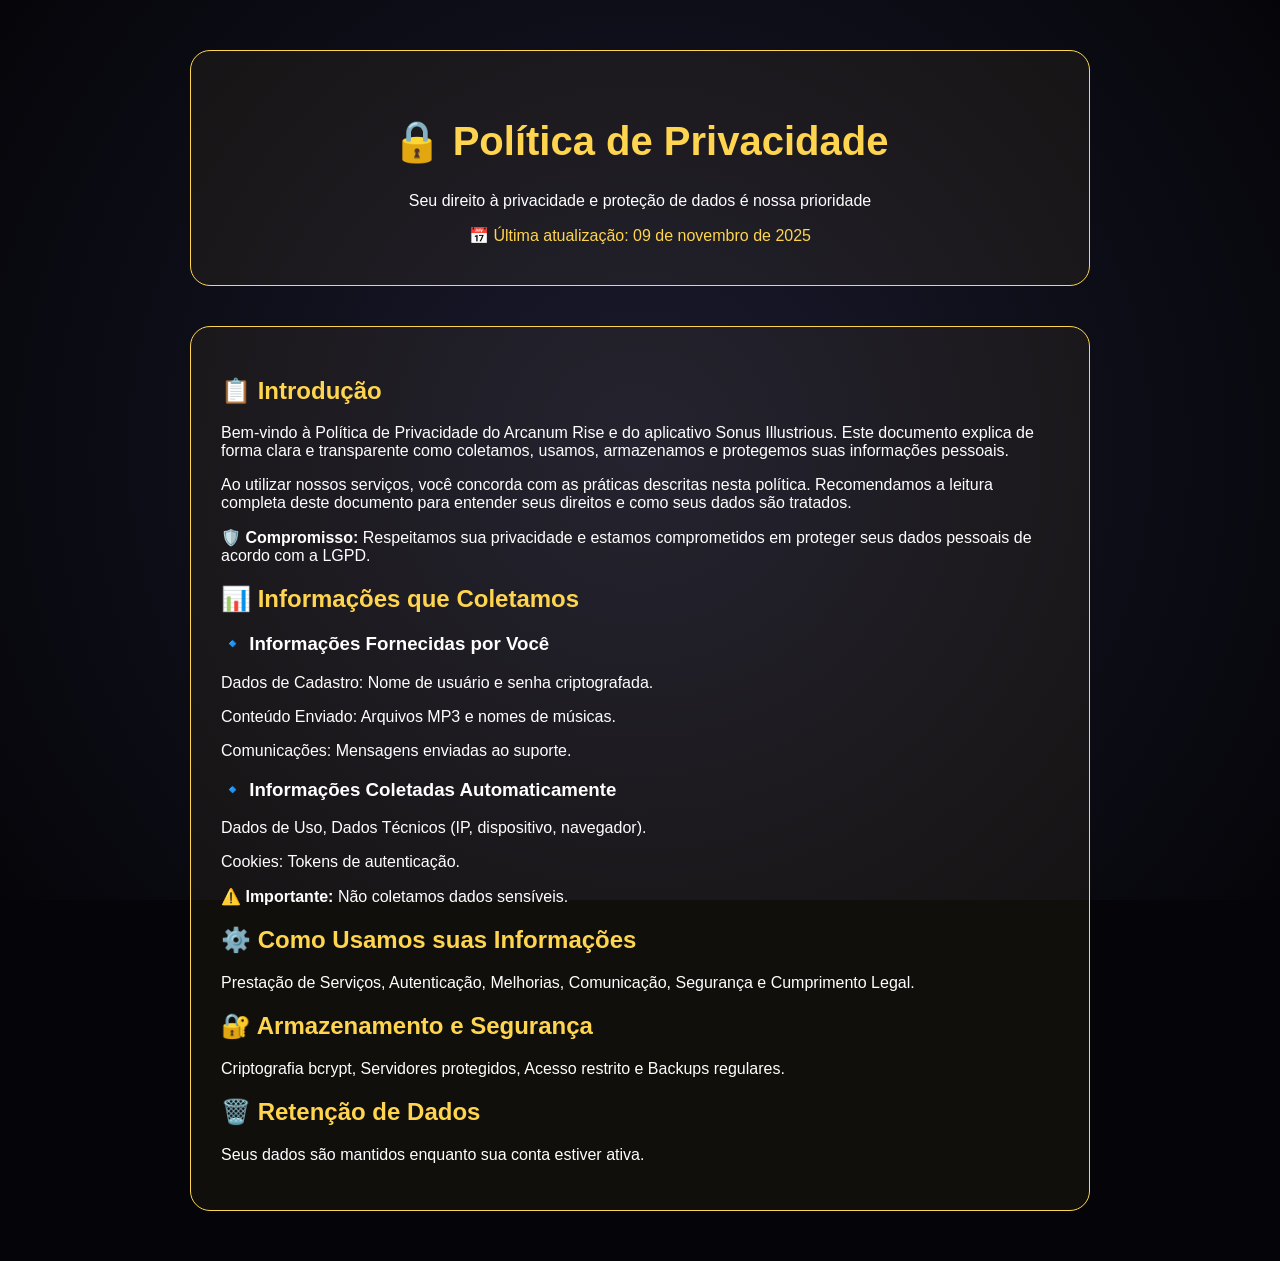
==== PoliticadePrivacidade.html @ 356f8ec4 "Add files via upload" ====
<!DOCTYPE html>
<html lang="pt-BR">
<head>
<meta charset="UTF-8">
<meta name="viewport" content="width=device-width, initial-scale=1.0">
<title>Política de Privacidade - Arcanum Rise</title>
<link rel="stylesheet" href="PoliticadePrivacidade.css">
</head>
<body>

<div class="background"></div>

<div class="container">

<div class="header-box">
<h1>🔒 Política de Privacidade</h1>
<p>Seu direito à privacidade e proteção de dados é nossa prioridade</p>
<div class="update">📅 Última atualização: 09 de novembro de 2025</div>
</div>

<div class="content-box">

<h2>📋 Introdução</h2>
<p>
Bem-vindo à Política de Privacidade do Arcanum Rise e do aplicativo Sonus Illustrious.
Este documento explica de forma clara e transparente como coletamos, usamos, armazenamos e protegemos suas informações pessoais.
</p>

<p>
Ao utilizar nossos serviços, você concorda com as práticas descritas nesta política.
Recomendamos a leitura completa deste documento para entender seus direitos e como seus dados são tratados.
</p>

<p><strong>🛡️ Compromisso:</strong> Respeitamos sua privacidade e estamos comprometidos em proteger seus dados pessoais de acordo com a LGPD.</p>

<h2>📊 Informações que Coletamos</h2>

<h3>🔹 Informações Fornecidas por Você</h3>
<p>Dados de Cadastro: Nome de usuário e senha criptografada.</p>
<p>Conteúdo Enviado: Arquivos MP3 e nomes de músicas.</p>
<p>Comunicações: Mensagens enviadas ao suporte.</p>

<h3>🔹 Informações Coletadas Automaticamente</h3>
<p>Dados de Uso, Dados Técnicos (IP, dispositivo, navegador).</p>
<p>Cookies: Tokens de autenticação.</p>

<p><strong>⚠️ Importante:</strong> Não coletamos dados sensíveis.</p>

<h2>⚙️ Como Usamos suas Informações</h2>
<p>Prestação de Serviços, Autenticação, Melhorias, Comunicação, Segurança e Cumprimento Legal.</p>

<h2>🔐 Armazenamento e Segurança</h2>
<p>Criptografia bcrypt, Servidores protegidos, Acesso restrito e Backups regulares.</p>

<h2>🗑️ Retenção de Dados</h2>
<p>Seus dados são mantidos enquanto sua conta estiver ativa.</p>

</div>

</div>

<script src="PoliticadePrivacidade.js"></script>
</body>
</html>
---- PoliticadePrivacidade.css ----
body {
  margin: 0;
  font-family: Arial, sans-serif;
  background: #050509;
  color: white;
}

.background {
  position: fixed;
  width: 100%;
  height: 100%;
  background: radial-gradient(circle, #1a1a2e, #050509);
  z-index: -1;
}

.container {
  max-width: 900px;
  margin: auto;
  padding: 50px 20px;
}

.header-box {
  text-align: center;
  padding: 40px;
  border: 1px solid #ffd54f;
  border-radius: 20px;
  background: rgba(255,213,79,0.05);
  animation: fadeIn 1.5s ease;
}

.header-box h1 {
  color: #ffd54f;
  font-size: 2.5rem;
}

.update {
  margin-top: 15px;
  color: #ffd54f;
}

.content-box {
  margin-top: 40px;
  padding: 30px;
  border: 1px solid #ffd54f;
  border-radius: 20px;
  background: rgba(255,213,79,0.05);
  animation: slideUp 1.5s ease;
}

h2 {
  color: #ffd54f;
}

@keyframes fadeIn {
  from { opacity: 0; }
  to { opacity: 1; }
}

@keyframes slideUp {
  from { transform: translateY(30px); opacity: 0; }
  to { transform: translateY(0); opacity: 1; }
}
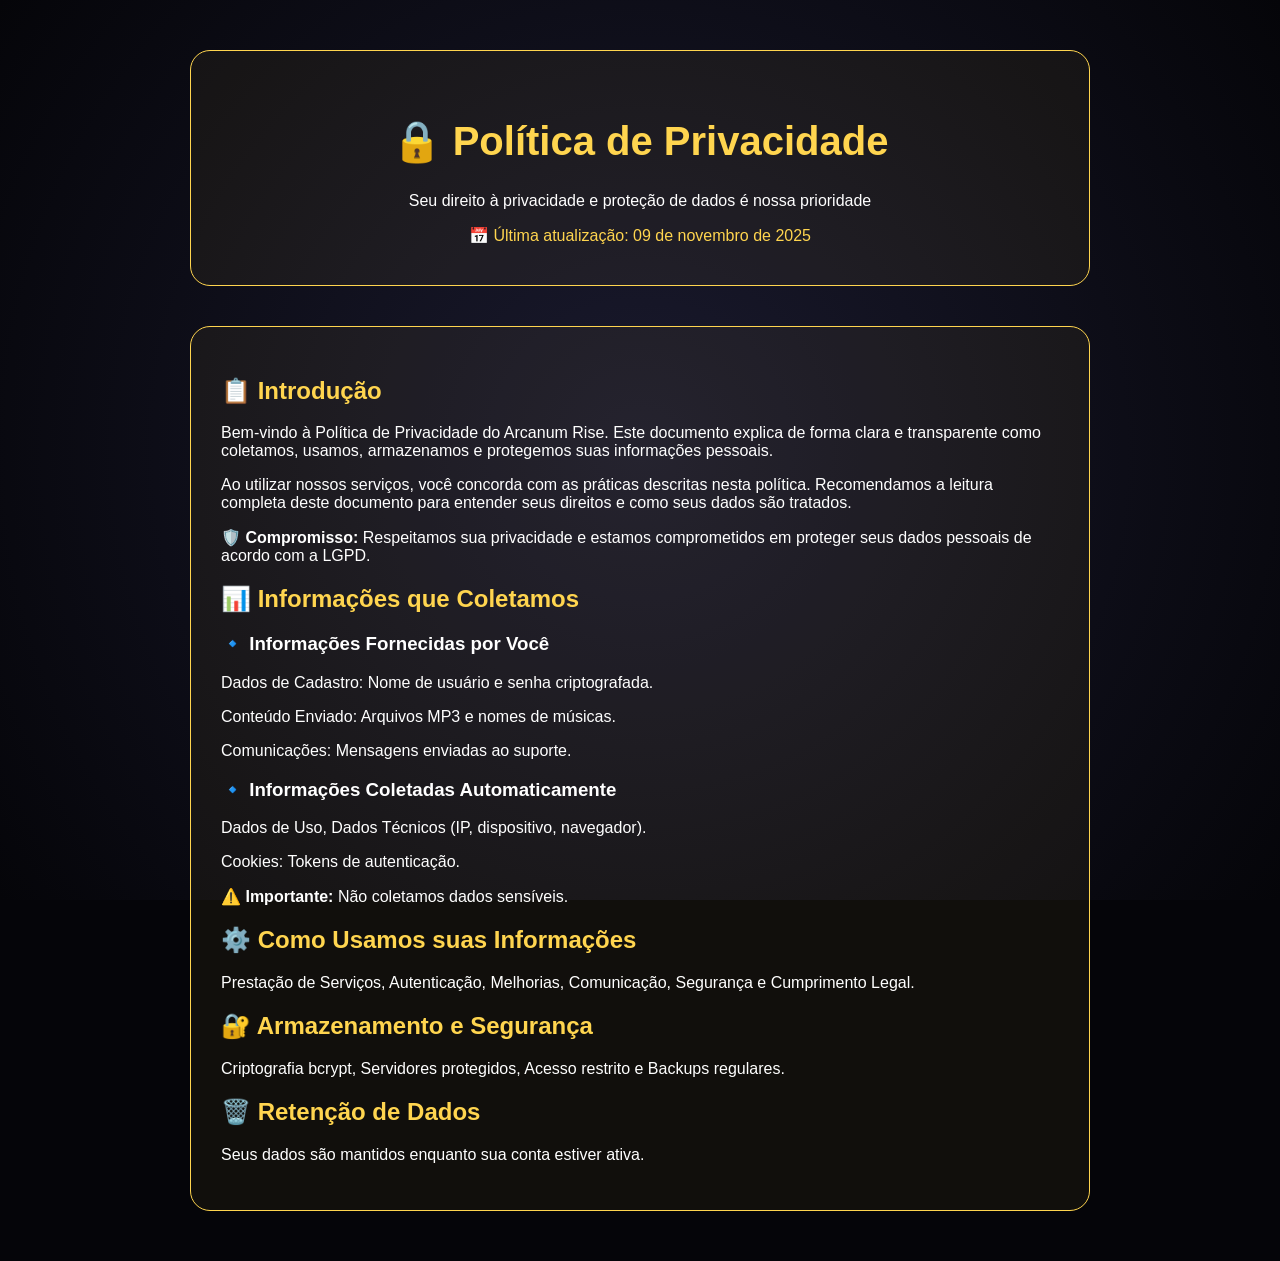
==== commit d6a3698a: "Atualizando Site" ====
--- a/PoliticadePrivacidade.html
+++ b/PoliticadePrivacidade.html
@@ -22,7 +22,7 @@
 
 <h2>📋 Introdução</h2>
 <p>
-Bem-vindo à Política de Privacidade do Arcanum Rise e do aplicativo Sonus Illustrious.
+Bem-vindo à Política de Privacidade do Arcanum Rise.
 Este documento explica de forma clara e transparente como coletamos, usamos, armazenamos e protegemos suas informações pessoais.
 </p>
 
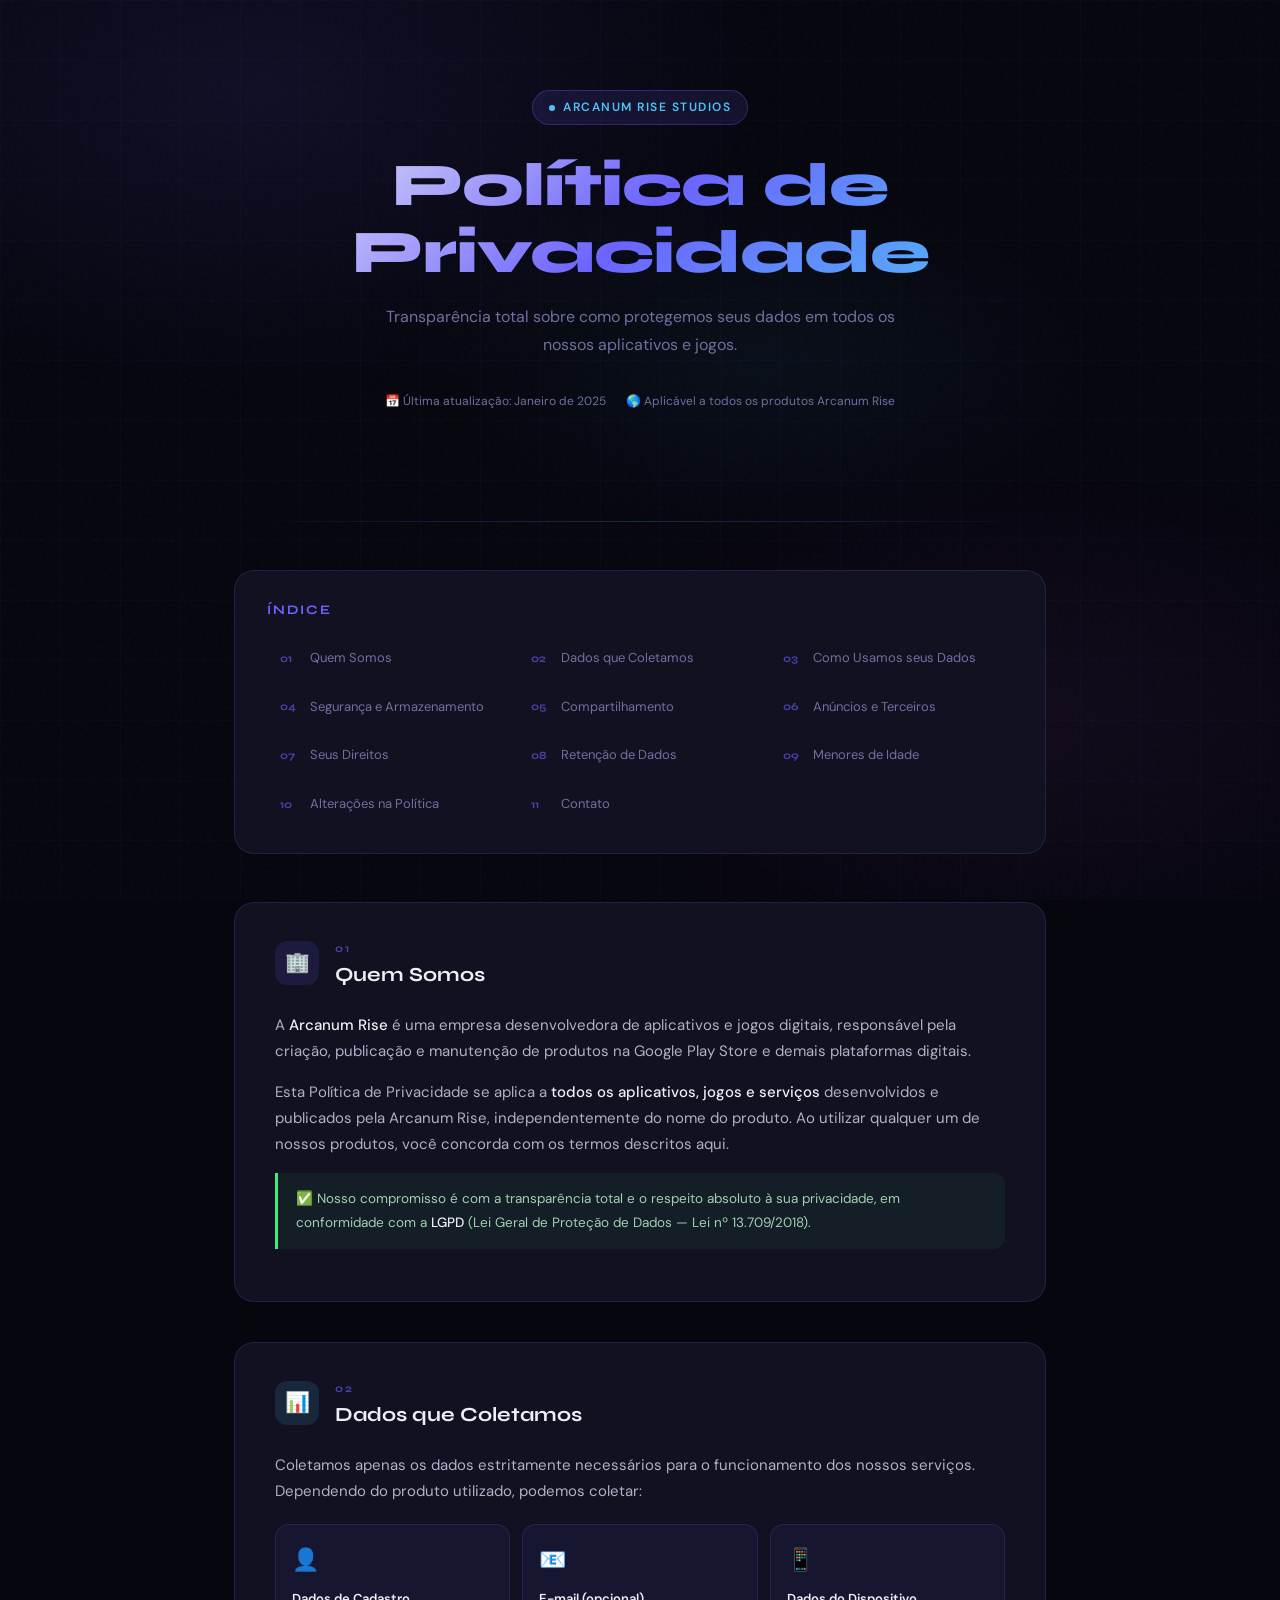
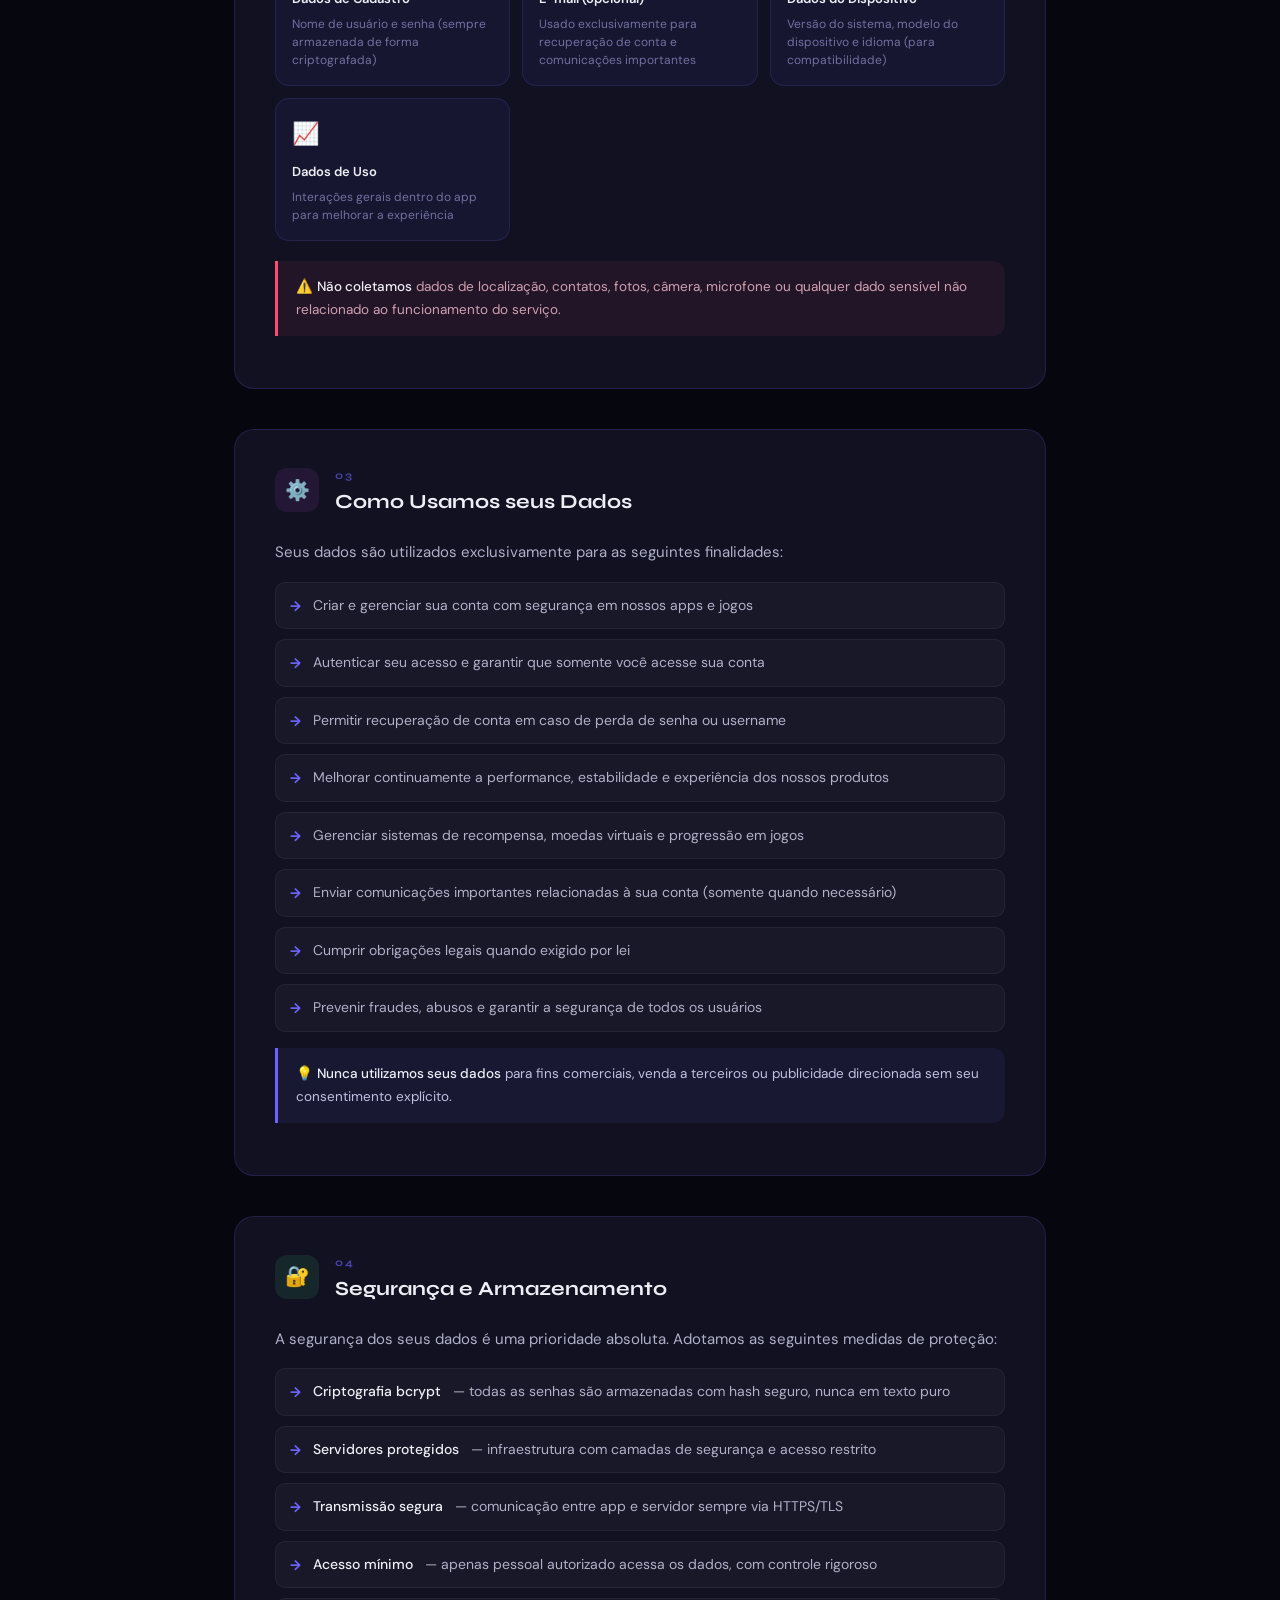
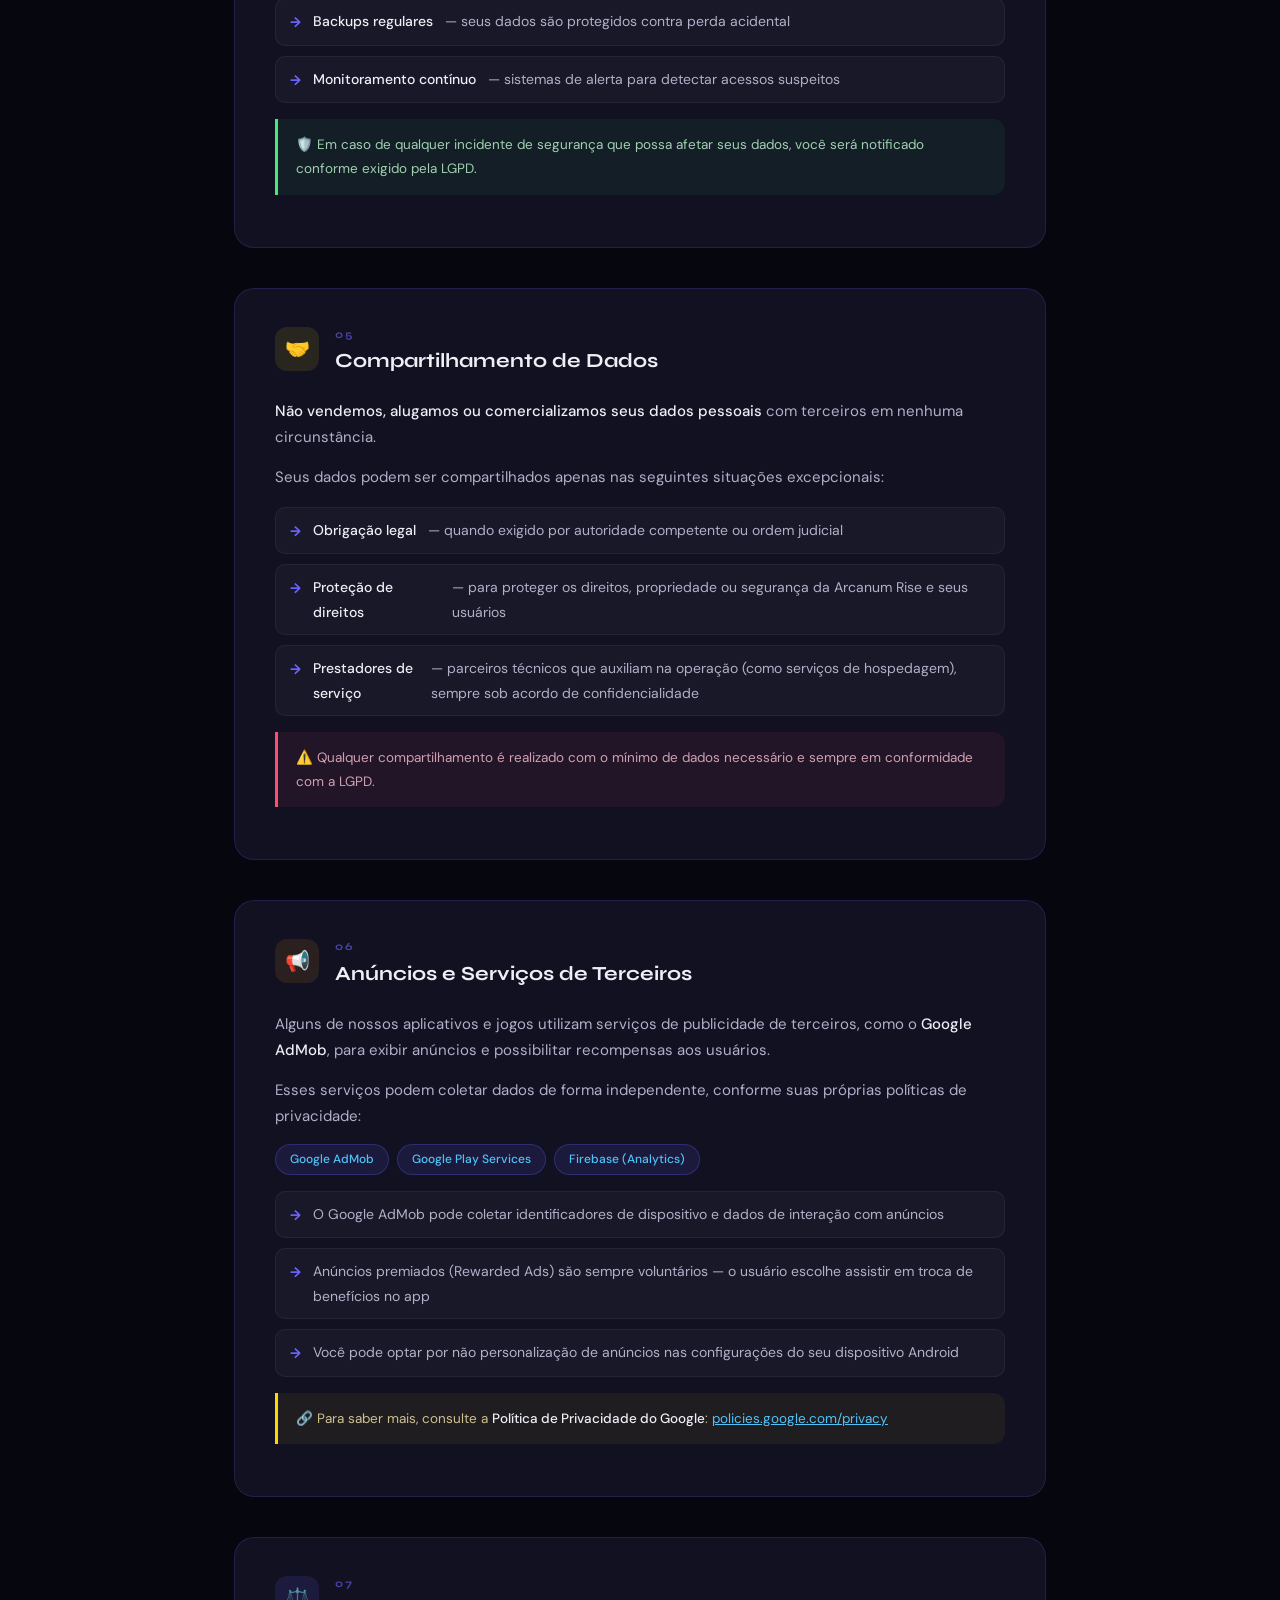
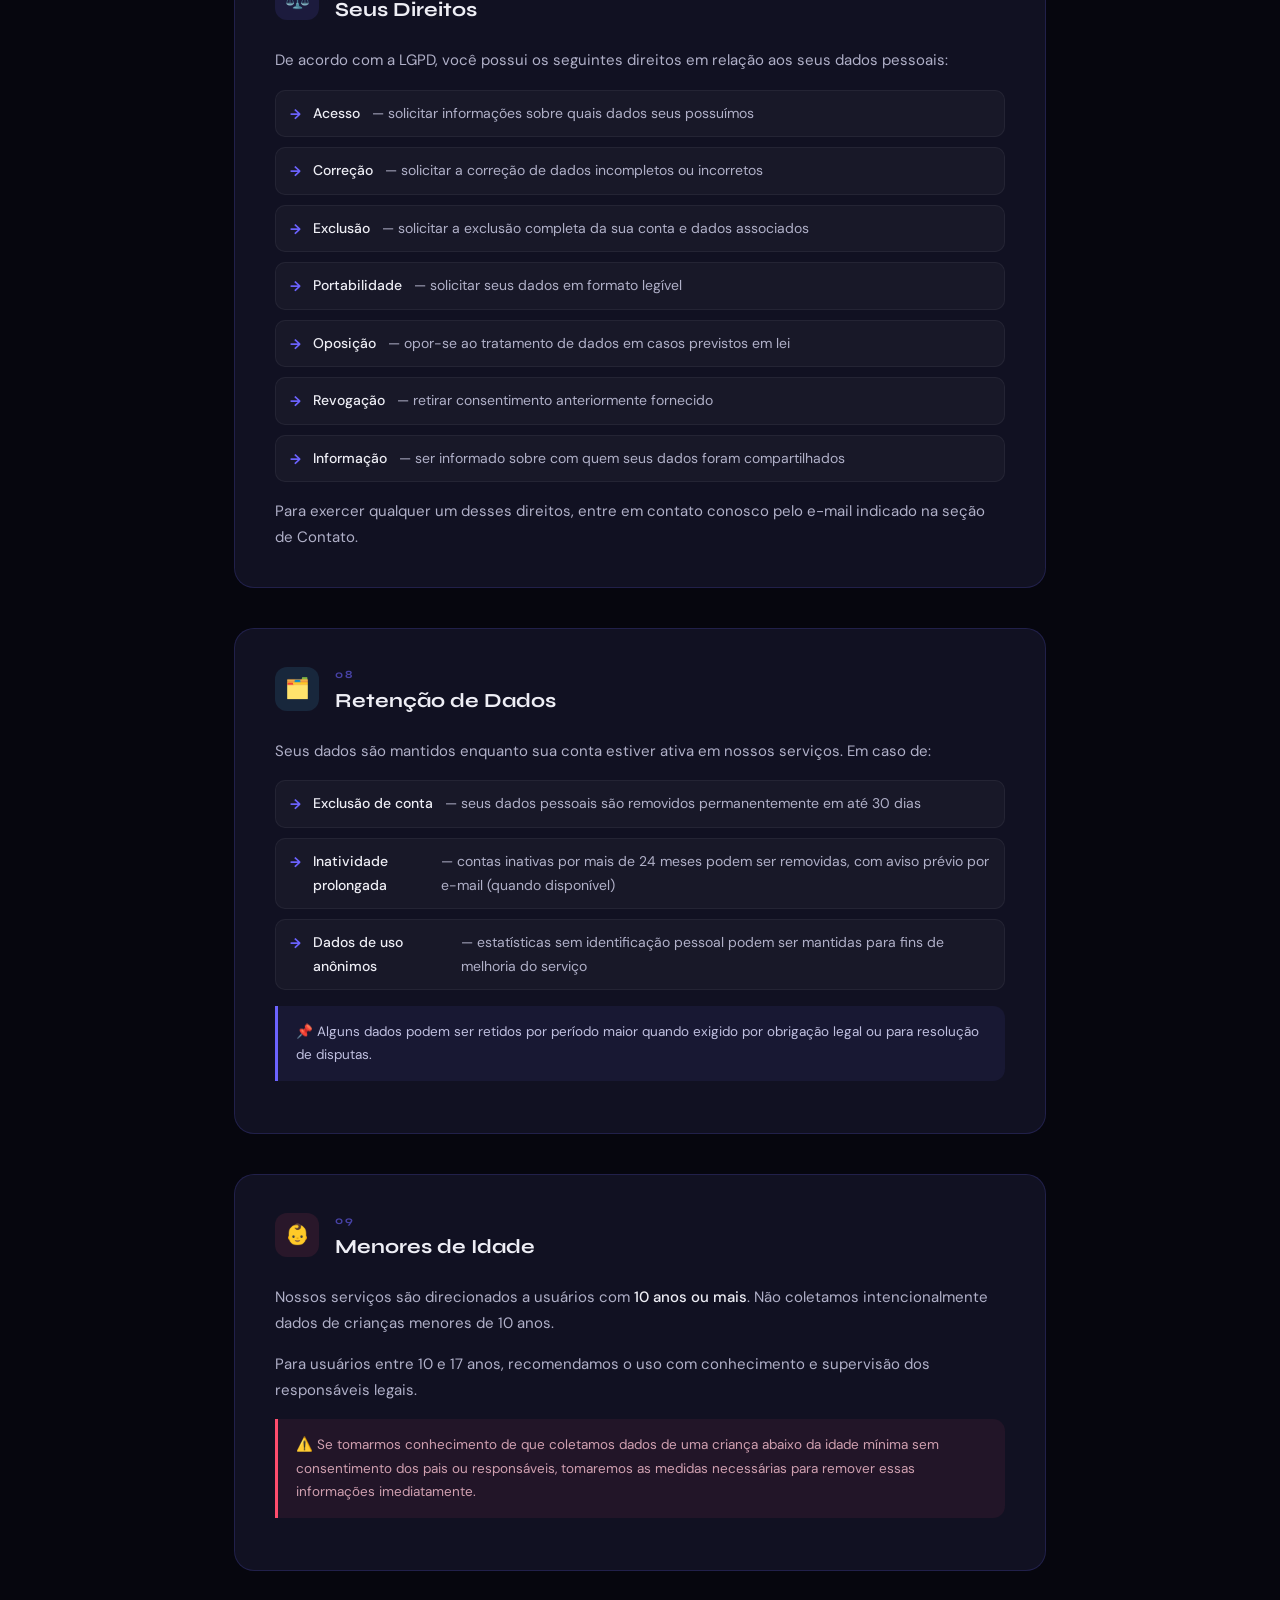
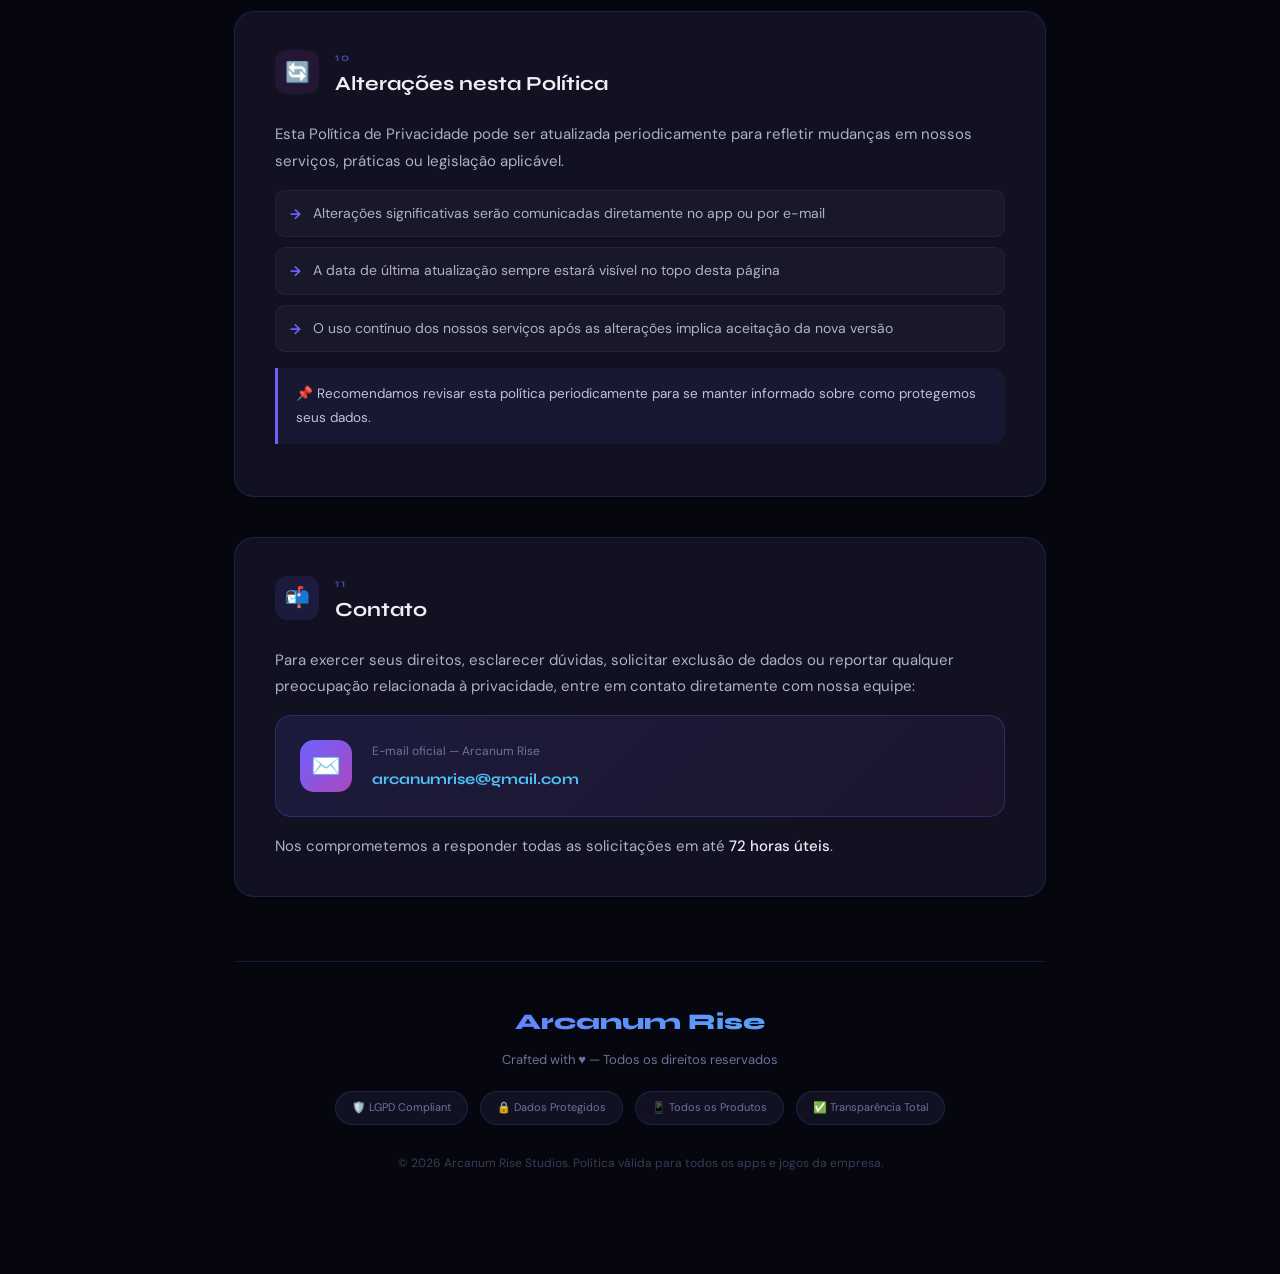
==== commit ebfaa922: "Atualizando Site" ====
--- a/PoliticadePrivacidade.html
+++ b/PoliticadePrivacidade.html
@@ -3,62 +3,894 @@
 <head>
 <meta charset="UTF-8">
 <meta name="viewport" content="width=device-width, initial-scale=1.0">
-<title>Política de Privacidade - Arcanum Rise</title>
-<link rel="stylesheet" href="PoliticadePrivacidade.css">
+<title>Política de Privacidade — Arcanum Rise</title>
+<link rel="icon" type="image/svg+xml" href="favicon.svg" />
+<link href="https://fonts.googleapis.com/css2?family=Syne:wght@400;600;700;800&family=DM+Sans:ital,wght@0,300;0,400;0,500;1,300&display=swap" rel="stylesheet">
+<style>
+  :root {
+    --bg: #06060e;
+    --surface: #0d0d1a;
+    --card: #111122;
+    --border: rgba(108, 99, 255, 0.18);
+    --accent1: #6C63FF;
+    --accent2: #4FC3F7;
+    --accent3: #AB47BC;
+    --gold: #FFD700;
+    --text: #EEEEF5;
+    --muted: #7070A0;
+    --danger: #FF4D6D;
+  }
+
+  * { margin: 0; padding: 0; box-sizing: border-box; }
+
+  html { scroll-behavior: smooth; }
+
+  body {
+    background: var(--bg);
+    color: var(--text);
+    font-family: 'DM Sans', sans-serif;
+    font-size: 15px;
+    line-height: 1.75;
+    overflow-x: hidden;
+  }
+
+  /* ── BACKGROUND ── */
+  .bg-layer {
+    position: fixed; inset: 0; z-index: 0; pointer-events: none;
+    background:
+      radial-gradient(ellipse 60% 50% at 20% 10%, rgba(108,99,255,0.10) 0%, transparent 70%),
+      radial-gradient(ellipse 50% 40% at 80% 80%, rgba(171,71,188,0.08) 0%, transparent 70%),
+      radial-gradient(ellipse 40% 30% at 60% 40%, rgba(79,195,247,0.05) 0%, transparent 70%);
+  }
+
+  .noise {
+    position: fixed; inset: 0; z-index: 0; pointer-events: none; opacity: 0.025;
+    background-image: url("data:image/svg+xml,%3Csvg viewBox='0 0 256 256' xmlns='http://www.w3.org/2000/svg'%3E%3Cfilter id='noise'%3E%3CfeTurbulence type='fractalNoise' baseFrequency='0.9' numOctaves='4' stitchTiles='stitch'/%3E%3C/filter%3E%3Crect width='100%25' height='100%25' filter='url(%23noise)'/%3E%3C/svg%3E");
+  }
+
+  /* ── GRID LINES ── */
+  .grid-lines {
+    position: fixed; inset: 0; z-index: 0; pointer-events: none;
+    background-image:
+      linear-gradient(rgba(108,99,255,0.04) 1px, transparent 1px),
+      linear-gradient(90deg, rgba(108,99,255,0.04) 1px, transparent 1px);
+    background-size: 60px 60px;
+  }
+
+  /* ── WRAPPER ── */
+  .wrapper {
+    position: relative; z-index: 1;
+    max-width: 860px;
+    margin: 0 auto;
+    padding: 0 24px 100px;
+  }
+
+  /* ── HERO ── */
+  .hero {
+    padding: 90px 0 60px;
+    text-align: center;
+    opacity: 0;
+    transform: translateY(30px);
+    animation: fadeUp 0.9s ease forwards 0.1s;
+  }
+
+  .hero-badge {
+    display: inline-flex;
+    align-items: center;
+    gap: 8px;
+    background: rgba(108,99,255,0.12);
+    border: 1px solid rgba(108,99,255,0.3);
+    border-radius: 100px;
+    padding: 6px 16px;
+    font-size: 12px;
+    font-weight: 600;
+    color: var(--accent2);
+    letter-spacing: 1.5px;
+    text-transform: uppercase;
+    margin-bottom: 28px;
+  }
+
+  .hero-badge::before {
+    content: '';
+    width: 6px; height: 6px;
+    border-radius: 50%;
+    background: var(--accent2);
+    animation: pulse 2s ease infinite;
+  }
+
+  .hero h1 {
+    font-family: 'Syne', sans-serif;
+    font-size: clamp(2.2rem, 6vw, 3.8rem);
+    font-weight: 800;
+    line-height: 1.1;
+    letter-spacing: -1px;
+    background: linear-gradient(135deg, var(--text) 0%, var(--accent1) 50%, var(--accent2) 100%);
+    -webkit-background-clip: text;
+    -webkit-text-fill-color: transparent;
+    background-clip: text;
+    margin-bottom: 16px;
+  }
+
+  .hero-sub {
+    font-size: 16px;
+    color: var(--muted);
+    max-width: 520px;
+    margin: 0 auto 28px;
+  }
+
+  .hero-meta {
+    display: inline-flex;
+    align-items: center;
+    gap: 20px;
+    flex-wrap: wrap;
+    justify-content: center;
+    font-size: 12px;
+    color: var(--muted);
+  }
+
+  .hero-meta span {
+    display: flex;
+    align-items: center;
+    gap: 6px;
+  }
+
+  .hero-meta span::before {
+    font-size: 14px;
+  }
+
+  /* ── DIVIDER ── */
+  .divider {
+    height: 1px;
+    background: linear-gradient(90deg, transparent, var(--border), rgba(79,195,247,0.2), var(--border), transparent);
+    margin: 48px 0;
+    opacity: 0;
+    animation: fadeIn 0.8s ease forwards 0.6s;
+  }
+
+  /* ── TOC ── */
+  .toc {
+    background: var(--card);
+    border: 1px solid var(--border);
+    border-radius: 20px;
+    padding: 28px 32px;
+    margin-bottom: 48px;
+    opacity: 0;
+    animation: fadeUp 0.8s ease forwards 0.4s;
+  }
+
+  .toc-title {
+    font-family: 'Syne', sans-serif;
+    font-size: 13px;
+    font-weight: 700;
+    letter-spacing: 2px;
+    text-transform: uppercase;
+    color: var(--accent1);
+    margin-bottom: 16px;
+  }
+
+  .toc-grid {
+    display: grid;
+    grid-template-columns: repeat(auto-fill, minmax(220px, 1fr));
+    gap: 8px;
+  }
+
+  .toc-item {
+    display: flex;
+    align-items: center;
+    gap: 10px;
+    padding: 8px 12px;
+    border-radius: 10px;
+    color: var(--muted);
+    font-size: 13px;
+    text-decoration: none;
+    transition: all 0.2s ease;
+    border: 1px solid transparent;
+  }
+
+  .toc-item:hover {
+    background: rgba(108,99,255,0.08);
+    border-color: rgba(108,99,255,0.2);
+    color: var(--text);
+  }
+
+  .toc-num {
+    font-family: 'Syne', sans-serif;
+    font-size: 11px;
+    font-weight: 700;
+    color: var(--accent1);
+    opacity: 0.6;
+    min-width: 20px;
+  }
+
+  /* ── SECTIONS ── */
+  .section {
+    margin-bottom: 40px;
+    opacity: 0;
+    transform: translateY(20px);
+    transition: opacity 0.6s ease, transform 0.6s ease;
+  }
+
+  .section.visible {
+    opacity: 1;
+    transform: translateY(0);
+  }
+
+  .section-inner {
+    background: var(--card);
+    border: 1px solid var(--border);
+    border-radius: 20px;
+    padding: 36px 40px;
+    position: relative;
+    overflow: hidden;
+  }
+
+  .section-inner::before {
+    content: '';
+    position: absolute;
+    top: 0; left: 0; right: 0;
+    height: 2px;
+    background: linear-gradient(90deg, var(--accent1), var(--accent2));
+    opacity: 0;
+    transition: opacity 0.3s ease;
+  }
+
+  .section-inner:hover::before { opacity: 1; }
+
+  .section-header {
+    display: flex;
+    align-items: flex-start;
+    gap: 16px;
+    margin-bottom: 24px;
+  }
+
+  .section-icon {
+    width: 44px; height: 44px;
+    border-radius: 12px;
+    display: flex;
+    align-items: center;
+    justify-content: center;
+    font-size: 20px;
+    flex-shrink: 0;
+    margin-top: 2px;
+  }
+
+  .section-title-wrap { flex: 1; }
+
+  .section-num {
+    font-family: 'Syne', sans-serif;
+    font-size: 11px;
+    font-weight: 700;
+    letter-spacing: 2px;
+    text-transform: uppercase;
+    color: var(--accent1);
+    opacity: 0.6;
+    margin-bottom: 4px;
+  }
+
+  .section-title {
+    font-family: 'Syne', sans-serif;
+    font-size: 1.25rem;
+    font-weight: 700;
+    color: var(--text);
+    line-height: 1.3;
+  }
+
+  .section-body { color: #b0b0c8; }
+  .section-body p { margin-bottom: 14px; }
+  .section-body p:last-child { margin-bottom: 0; }
+  .section-body strong { color: var(--text); font-weight: 500; }
+
+  /* ── INFO CARDS ── */
+  .info-cards {
+    display: grid;
+    grid-template-columns: repeat(auto-fill, minmax(200px, 1fr));
+    gap: 12px;
+    margin: 20px 0;
+  }
+
+  .info-card {
+    background: rgba(108,99,255,0.07);
+    border: 1px solid rgba(108,99,255,0.15);
+    border-radius: 14px;
+    padding: 16px;
+  }
+
+  .info-card-icon { font-size: 22px; margin-bottom: 8px; }
+  .info-card-title { font-size: 13px; font-weight: 600; color: var(--text); margin-bottom: 4px; }
+  .info-card-desc { font-size: 12px; color: var(--muted); line-height: 1.5; }
+
+  /* ── LIST ── */
+  .fancy-list {
+    list-style: none;
+    display: flex;
+    flex-direction: column;
+    gap: 10px;
+    margin: 16px 0;
+  }
+
+  .fancy-list li {
+    display: flex;
+    align-items: flex-start;
+    gap: 12px;
+    font-size: 14px;
+    color: #b0b0c8;
+    padding: 10px 14px;
+    background: rgba(255,255,255,0.03);
+    border-radius: 10px;
+    border: 1px solid rgba(255,255,255,0.05);
+  }
+
+  .fancy-list li::before {
+    content: '→';
+    color: var(--accent1);
+    font-weight: 700;
+    flex-shrink: 0;
+    margin-top: 1px;
+  }
+
+  /* ── HIGHLIGHT BOX ── */
+  .highlight {
+    background: rgba(108,99,255,0.08);
+    border-left: 3px solid var(--accent1);
+    border-radius: 0 12px 12px 0;
+    padding: 14px 18px;
+    margin: 16px 0;
+    font-size: 13.5px;
+    color: #c0c0e0;
+  }
+
+  .highlight.warning {
+    background: rgba(255,77,109,0.07);
+    border-color: var(--danger);
+    color: #d0a0b0;
+  }
+
+  .highlight.success {
+    background: rgba(67,233,123,0.06);
+    border-color: #43E97B;
+    color: #a0d0b0;
+  }
+
+  .highlight.gold {
+    background: rgba(255,215,0,0.06);
+    border-color: var(--gold);
+    color: #d0c090;
+  }
+
+  /* ── TAG ROW ── */
+  .tag-row {
+    display: flex;
+    flex-wrap: wrap;
+    gap: 8px;
+    margin: 14px 0;
+  }
+
+  .tag {
+    background: rgba(108,99,255,0.12);
+    border: 1px solid rgba(108,99,255,0.25);
+    border-radius: 100px;
+    padding: 4px 14px;
+    font-size: 12px;
+    color: var(--accent2);
+    font-weight: 500;
+  }
+
+  /* ── CONTACT BOX ── */
+  .contact-box {
+    background: linear-gradient(135deg, rgba(108,99,255,0.12), rgba(171,71,188,0.08));
+    border: 1px solid rgba(108,99,255,0.25);
+    border-radius: 16px;
+    padding: 24px;
+    display: flex;
+    align-items: center;
+    gap: 20px;
+    margin-top: 16px;
+    flex-wrap: wrap;
+  }
+
+  .contact-icon {
+    width: 52px; height: 52px;
+    border-radius: 14px;
+    background: linear-gradient(135deg, var(--accent1), var(--accent3));
+    display: flex; align-items: center; justify-content: center;
+    font-size: 24px;
+    flex-shrink: 0;
+  }
+
+  .contact-info { flex: 1; }
+  .contact-label { font-size: 12px; color: var(--muted); margin-bottom: 4px; }
+  .contact-email {
+    font-family: 'Syne', sans-serif;
+    font-size: 15px;
+    font-weight: 700;
+    color: var(--text);
+  }
+  .contact-email a { color: var(--accent2); text-decoration: none; }
+  .contact-email a:hover { text-decoration: underline; }
+
+  /* ── FOOTER ── */
+  .footer {
+    margin-top: 64px;
+    padding-top: 40px;
+    border-top: 1px solid var(--border);
+    text-align: center;
+    opacity: 0;
+    animation: fadeIn 0.8s ease forwards 0.8s;
+  }
+
+  .footer-brand {
+    font-family: 'Syne', sans-serif;
+    font-size: 1.4rem;
+    font-weight: 800;
+    background: linear-gradient(135deg, var(--accent1), var(--accent2));
+    -webkit-background-clip: text;
+    -webkit-text-fill-color: transparent;
+    background-clip: text;
+    margin-bottom: 8px;
+  }
+
+  .footer-tagline { font-size: 13px; color: var(--muted); margin-bottom: 20px; }
+
+  .footer-badges {
+    display: flex;
+    justify-content: center;
+    gap: 12px;
+    flex-wrap: wrap;
+    margin-bottom: 28px;
+  }
+
+  .footer-badge {
+    background: var(--card);
+    border: 1px solid var(--border);
+    border-radius: 100px;
+    padding: 6px 16px;
+    font-size: 11px;
+    color: var(--muted);
+    display: flex;
+    align-items: center;
+    gap: 6px;
+  }
+
+  .footer-copy { font-size: 12px; color: var(--muted); opacity: 0.5; }
+
+  /* ── SCROLL PROGRESS ── */
+  .scroll-bar {
+    position: fixed;
+    top: 0; left: 0;
+    height: 2px;
+    background: linear-gradient(90deg, var(--accent1), var(--accent2), var(--accent3));
+    z-index: 999;
+    width: 0%;
+    transition: width 0.1s linear;
+  }
+
+  /* ── BACK TO TOP ── */
+  .back-top {
+    position: fixed;
+    bottom: 32px; right: 32px;
+    width: 44px; height: 44px;
+    border-radius: 14px;
+    background: linear-gradient(135deg, var(--accent1), var(--accent3));
+    display: flex; align-items: center; justify-content: center;
+    cursor: pointer;
+    font-size: 18px;
+    opacity: 0;
+    transform: translateY(20px);
+    transition: all 0.3s ease;
+    z-index: 99;
+    border: none;
+    color: white;
+  }
+
+  .back-top.show { opacity: 1; transform: translateY(0); }
+  .back-top:hover { transform: translateY(-4px); box-shadow: 0 8px 24px rgba(108,99,255,0.4); }
+
+  /* ── ANIMATIONS ── */
+  @keyframes fadeUp {
+    to { opacity: 1; transform: translateY(0); }
+  }
+
+  @keyframes fadeIn {
+    to { opacity: 1; }
+  }
+
+  @keyframes pulse {
+    0%, 100% { opacity: 1; transform: scale(1); }
+    50% { opacity: 0.4; transform: scale(0.8); }
+  }
+
+  /* ── RESPONSIVE ── */
+  @media (max-width: 600px) {
+    .section-inner { padding: 24px 20px; }
+    .toc { padding: 20px; }
+    .info-cards { grid-template-columns: 1fr 1fr; }
+    .contact-box { flex-direction: column; text-align: center; }
+  }
+</style>
 </head>
 <body>
 
-<div class="background"></div>
-
-<div class="container">
-
-<div class="header-box">
-<h1>🔒 Política de Privacidade</h1>
-<p>Seu direito à privacidade e proteção de dados é nossa prioridade</p>
-<div class="update">📅 Última atualização: 09 de novembro de 2025</div>
+<div class="scroll-bar" id="scrollBar"></div>
+<div class="bg-layer"></div>
+<div class="noise"></div>
+<div class="grid-lines"></div>
+
+<button class="back-top" id="backTop" onclick="window.scrollTo({top:0,behavior:'smooth'})">↑</button>
+
+<div class="wrapper">
+
+  <!-- HERO -->
+  <div class="hero">
+    <div class="hero-badge">Arcanum Rise Studios</div>
+    <h1>Política de<br>Privacidade</h1>
+    <p class="hero-sub">Transparência total sobre como protegemos seus dados em todos os nossos aplicativos e jogos.</p>
+    <div class="hero-meta">
+      <span>📅 Última atualização: Janeiro de 2025</span>
+      <span>🌎 Aplicável a todos os produtos Arcanum Rise</span>
+    </div>
+  </div>
+
+  <div class="divider"></div>
+
+  <!-- TOC -->
+  <div class="toc">
+    <div class="toc-title">Índice</div>
+    <div class="toc-grid">
+      <a href="#s1" class="toc-item"><span class="toc-num">01</span> Quem Somos</a>
+      <a href="#s2" class="toc-item"><span class="toc-num">02</span> Dados que Coletamos</a>
+      <a href="#s3" class="toc-item"><span class="toc-num">03</span> Como Usamos seus Dados</a>
+      <a href="#s4" class="toc-item"><span class="toc-num">04</span> Segurança e Armazenamento</a>
+      <a href="#s5" class="toc-item"><span class="toc-num">05</span> Compartilhamento</a>
+      <a href="#s6" class="toc-item"><span class="toc-num">06</span> Anúncios e Terceiros</a>
+      <a href="#s7" class="toc-item"><span class="toc-num">07</span> Seus Direitos</a>
+      <a href="#s8" class="toc-item"><span class="toc-num">08</span> Retenção de Dados</a>
+      <a href="#s9" class="toc-item"><span class="toc-num">09</span> Menores de Idade</a>
+      <a href="#s10" class="toc-item"><span class="toc-num">10</span> Alterações na Política</a>
+      <a href="#s11" class="toc-item"><span class="toc-num">11</span> Contato</a>
+    </div>
+  </div>
+
+  <!-- S1 -->
+  <div class="section" id="s1">
+    <div class="section-inner">
+      <div class="section-header">
+        <div class="section-icon" style="background:rgba(108,99,255,0.12);">🏢</div>
+        <div class="section-title-wrap">
+          <div class="section-num">01</div>
+          <div class="section-title">Quem Somos</div>
+        </div>
+      </div>
+      <div class="section-body">
+        <p>A <strong>Arcanum Rise</strong> é uma empresa desenvolvedora de aplicativos e jogos digitais, responsável pela criação, publicação e manutenção de produtos na Google Play Store e demais plataformas digitais.</p>
+        <p>Esta Política de Privacidade se aplica a <strong>todos os aplicativos, jogos e serviços</strong> desenvolvidos e publicados pela Arcanum Rise, independentemente do nome do produto. Ao utilizar qualquer um de nossos produtos, você concorda com os termos descritos aqui.</p>
+        <div class="highlight success">
+          ✅ Nosso compromisso é com a transparência total e o respeito absoluto à sua privacidade, em conformidade com a <strong>LGPD</strong> (Lei Geral de Proteção de Dados — Lei nº 13.709/2018).
+        </div>
+      </div>
+    </div>
+  </div>
+
+  <!-- S2 -->
+  <div class="section" id="s2">
+    <div class="section-inner">
+      <div class="section-header">
+        <div class="section-icon" style="background:rgba(79,195,247,0.12);">📊</div>
+        <div class="section-title-wrap">
+          <div class="section-num">02</div>
+          <div class="section-title">Dados que Coletamos</div>
+        </div>
+      </div>
+      <div class="section-body">
+        <p>Coletamos apenas os dados estritamente necessários para o funcionamento dos nossos serviços. Dependendo do produto utilizado, podemos coletar:</p>
+
+        <div class="info-cards">
+          <div class="info-card">
+            <div class="info-card-icon">👤</div>
+            <div class="info-card-title">Dados de Cadastro</div>
+            <div class="info-card-desc">Nome de usuário e senha (sempre armazenada de forma criptografada)</div>
+          </div>
+          <div class="info-card">
+            <div class="info-card-icon">📧</div>
+            <div class="info-card-title">E-mail (opcional)</div>
+            <div class="info-card-desc">Usado exclusivamente para recuperação de conta e comunicações importantes</div>
+          </div>
+          <div class="info-card">
+            <div class="info-card-icon">📱</div>
+            <div class="info-card-title">Dados do Dispositivo</div>
+            <div class="info-card-desc">Versão do sistema, modelo do dispositivo e idioma (para compatibilidade)</div>
+          </div>
+          <div class="info-card">
+            <div class="info-card-icon">📈</div>
+            <div class="info-card-title">Dados de Uso</div>
+            <div class="info-card-desc">Interações gerais dentro do app para melhorar a experiência</div>
+          </div>
+        </div>
+
+        <div class="highlight warning">
+          ⚠️ <strong>Não coletamos</strong> dados de localização, contatos, fotos, câmera, microfone ou qualquer dado sensível não relacionado ao funcionamento do serviço.
+        </div>
+      </div>
+    </div>
+  </div>
+
+  <!-- S3 -->
+  <div class="section" id="s3">
+    <div class="section-inner">
+      <div class="section-header">
+        <div class="section-icon" style="background:rgba(171,71,188,0.12);">⚙️</div>
+        <div class="section-title-wrap">
+          <div class="section-num">03</div>
+          <div class="section-title">Como Usamos seus Dados</div>
+        </div>
+      </div>
+      <div class="section-body">
+        <p>Seus dados são utilizados exclusivamente para as seguintes finalidades:</p>
+        <ul class="fancy-list">
+          <li>Criar e gerenciar sua conta com segurança em nossos apps e jogos</li>
+          <li>Autenticar seu acesso e garantir que somente você acesse sua conta</li>
+          <li>Permitir recuperação de conta em caso de perda de senha ou username</li>
+          <li>Melhorar continuamente a performance, estabilidade e experiência dos nossos produtos</li>
+          <li>Gerenciar sistemas de recompensa, moedas virtuais e progressão em jogos</li>
+          <li>Enviar comunicações importantes relacionadas à sua conta (somente quando necessário)</li>
+          <li>Cumprir obrigações legais quando exigido por lei</li>
+          <li>Prevenir fraudes, abusos e garantir a segurança de todos os usuários</li>
+        </ul>
+        <div class="highlight">
+          💡 <strong>Nunca utilizamos seus dados</strong> para fins comerciais, venda a terceiros ou publicidade direcionada sem seu consentimento explícito.
+        </div>
+      </div>
+    </div>
+  </div>
+
+  <!-- S4 -->
+  <div class="section" id="s4">
+    <div class="section-inner">
+      <div class="section-header">
+        <div class="section-icon" style="background:rgba(67,233,123,0.10);">🔐</div>
+        <div class="section-title-wrap">
+          <div class="section-num">04</div>
+          <div class="section-title">Segurança e Armazenamento</div>
+        </div>
+      </div>
+      <div class="section-body">
+        <p>A segurança dos seus dados é uma prioridade absoluta. Adotamos as seguintes medidas de proteção:</p>
+        <ul class="fancy-list">
+          <li><strong>Criptografia bcrypt</strong> — todas as senhas são armazenadas com hash seguro, nunca em texto puro</li>
+          <li><strong>Servidores protegidos</strong> — infraestrutura com camadas de segurança e acesso restrito</li>
+          <li><strong>Transmissão segura</strong> — comunicação entre app e servidor sempre via HTTPS/TLS</li>
+          <li><strong>Acesso mínimo</strong> — apenas pessoal autorizado acessa os dados, com controle rigoroso</li>
+          <li><strong>Backups regulares</strong> — seus dados são protegidos contra perda acidental</li>
+          <li><strong>Monitoramento contínuo</strong> — sistemas de alerta para detectar acessos suspeitos</li>
+        </ul>
+        <div class="highlight success">
+          🛡️ Em caso de qualquer incidente de segurança que possa afetar seus dados, você será notificado conforme exigido pela LGPD.
+        </div>
+      </div>
+    </div>
+  </div>
+
+  <!-- S5 -->
+  <div class="section" id="s5">
+    <div class="section-inner">
+      <div class="section-header">
+        <div class="section-icon" style="background:rgba(255,215,0,0.10);">🤝</div>
+        <div class="section-title-wrap">
+          <div class="section-num">05</div>
+          <div class="section-title">Compartilhamento de Dados</div>
+        </div>
+      </div>
+      <div class="section-body">
+        <p><strong>Não vendemos, alugamos ou comercializamos seus dados pessoais</strong> com terceiros em nenhuma circunstância.</p>
+        <p>Seus dados podem ser compartilhados apenas nas seguintes situações excepcionais:</p>
+        <ul class="fancy-list">
+          <li><strong>Obrigação legal</strong> — quando exigido por autoridade competente ou ordem judicial</li>
+          <li><strong>Proteção de direitos</strong> — para proteger os direitos, propriedade ou segurança da Arcanum Rise e seus usuários</li>
+          <li><strong>Prestadores de serviço</strong> — parceiros técnicos que auxiliam na operação (como serviços de hospedagem), sempre sob acordo de confidencialidade</li>
+        </ul>
+        <div class="highlight warning">
+          ⚠️ Qualquer compartilhamento é realizado com o mínimo de dados necessário e sempre em conformidade com a LGPD.
+        </div>
+      </div>
+    </div>
+  </div>
+
+  <!-- S6 -->
+  <div class="section" id="s6">
+    <div class="section-inner">
+      <div class="section-header">
+        <div class="section-icon" style="background:rgba(255,165,0,0.10);">📢</div>
+        <div class="section-title-wrap">
+          <div class="section-num">06</div>
+          <div class="section-title">Anúncios e Serviços de Terceiros</div>
+        </div>
+      </div>
+      <div class="section-body">
+        <p>Alguns de nossos aplicativos e jogos utilizam serviços de publicidade de terceiros, como o <strong>Google AdMob</strong>, para exibir anúncios e possibilitar recompensas aos usuários.</p>
+        <p>Esses serviços podem coletar dados de forma independente, conforme suas próprias políticas de privacidade:</p>
+
+        <div class="tag-row">
+          <span class="tag">Google AdMob</span>
+          <span class="tag">Google Play Services</span>
+          <span class="tag">Firebase (Analytics)</span>
+        </div>
+
+        <ul class="fancy-list">
+          <li>O Google AdMob pode coletar identificadores de dispositivo e dados de interação com anúncios</li>
+          <li>Anúncios premiados (Rewarded Ads) são sempre voluntários — o usuário escolhe assistir em troca de benefícios no app</li>
+          <li>Você pode optar por não personalização de anúncios nas configurações do seu dispositivo Android</li>
+        </ul>
+
+        <div class="highlight gold">
+          🔗 Para saber mais, consulte a <strong>Política de Privacidade do Google</strong>: <a href="https://policies.google.com/privacy" target="_blank" style="color: var(--accent2);">policies.google.com/privacy</a>
+        </div>
+      </div>
+    </div>
+  </div>
+
+  <!-- S7 -->
+  <div class="section" id="s7">
+    <div class="section-inner">
+      <div class="section-header">
+        <div class="section-icon" style="background:rgba(108,99,255,0.12);">⚖️</div>
+        <div class="section-title-wrap">
+          <div class="section-num">07</div>
+          <div class="section-title">Seus Direitos</div>
+        </div>
+      </div>
+      <div class="section-body">
+        <p>De acordo com a LGPD, você possui os seguintes direitos em relação aos seus dados pessoais:</p>
+        <ul class="fancy-list">
+          <li><strong>Acesso</strong> — solicitar informações sobre quais dados seus possuímos</li>
+          <li><strong>Correção</strong> — solicitar a correção de dados incompletos ou incorretos</li>
+          <li><strong>Exclusão</strong> — solicitar a exclusão completa da sua conta e dados associados</li>
+          <li><strong>Portabilidade</strong> — solicitar seus dados em formato legível</li>
+          <li><strong>Oposição</strong> — opor-se ao tratamento de dados em casos previstos em lei</li>
+          <li><strong>Revogação</strong> — retirar consentimento anteriormente fornecido</li>
+          <li><strong>Informação</strong> — ser informado sobre com quem seus dados foram compartilhados</li>
+        </ul>
+        <p>Para exercer qualquer um desses direitos, entre em contato conosco pelo e-mail indicado na seção de Contato.</p>
+      </div>
+    </div>
+  </div>
+
+  <!-- S8 -->
+  <div class="section" id="s8">
+    <div class="section-inner">
+      <div class="section-header">
+        <div class="section-icon" style="background:rgba(79,195,247,0.12);">🗂️</div>
+        <div class="section-title-wrap">
+          <div class="section-num">08</div>
+          <div class="section-title">Retenção de Dados</div>
+        </div>
+      </div>
+      <div class="section-body">
+        <p>Seus dados são mantidos enquanto sua conta estiver ativa em nossos serviços. Em caso de:</p>
+        <ul class="fancy-list">
+          <li><strong>Exclusão de conta</strong> — seus dados pessoais são removidos permanentemente em até 30 dias</li>
+          <li><strong>Inatividade prolongada</strong> — contas inativas por mais de 24 meses podem ser removidas, com aviso prévio por e-mail (quando disponível)</li>
+          <li><strong>Dados de uso anônimos</strong> — estatísticas sem identificação pessoal podem ser mantidas para fins de melhoria do serviço</li>
+        </ul>
+        <div class="highlight">
+          📌 Alguns dados podem ser retidos por período maior quando exigido por obrigação legal ou para resolução de disputas.
+        </div>
+      </div>
+    </div>
+  </div>
+
+  <!-- S9 -->
+  <div class="section" id="s9">
+    <div class="section-inner">
+      <div class="section-header">
+        <div class="section-icon" style="background:rgba(255,77,109,0.10);">👶</div>
+        <div class="section-title-wrap">
+          <div class="section-num">09</div>
+          <div class="section-title">Menores de Idade</div>
+        </div>
+      </div>
+      <div class="section-body">
+        <p>Nossos serviços são direcionados a usuários com <strong>10 anos ou mais</strong>. Não coletamos intencionalmente dados de crianças menores de 10 anos.</p>
+        <p>Para usuários entre 10 e 17 anos, recomendamos o uso com conhecimento e supervisão dos responsáveis legais.</p>
+        <div class="highlight warning">
+          ⚠️ Se tomarmos conhecimento de que coletamos dados de uma criança abaixo da idade mínima sem consentimento dos pais ou responsáveis, tomaremos as medidas necessárias para remover essas informações imediatamente.
+        </div>
+      </div>
+    </div>
+  </div>
+
+  <!-- S10 -->
+  <div class="section" id="s10">
+    <div class="section-inner">
+      <div class="section-header">
+        <div class="section-icon" style="background:rgba(171,71,188,0.12);">🔄</div>
+        <div class="section-title-wrap">
+          <div class="section-num">10</div>
+          <div class="section-title">Alterações nesta Política</div>
+        </div>
+      </div>
+      <div class="section-body">
+        <p>Esta Política de Privacidade pode ser atualizada periodicamente para refletir mudanças em nossos serviços, práticas ou legislação aplicável.</p>
+        <ul class="fancy-list">
+          <li>Alterações significativas serão comunicadas diretamente no app ou por e-mail</li>
+          <li>A data de última atualização sempre estará visível no topo desta página</li>
+          <li>O uso contínuo dos nossos serviços após as alterações implica aceitação da nova versão</li>
+        </ul>
+        <div class="highlight">
+          📌 Recomendamos revisar esta política periodicamente para se manter informado sobre como protegemos seus dados.
+        </div>
+      </div>
+    </div>
+  </div>
+
+  <!-- S11 -->
+  <div class="section" id="s11">
+    <div class="section-inner">
+      <div class="section-header">
+        <div class="section-icon" style="background:rgba(108,99,255,0.12);">📬</div>
+        <div class="section-title-wrap">
+          <div class="section-num">11</div>
+          <div class="section-title">Contato</div>
+        </div>
+      </div>
+      <div class="section-body">
+        <p>Para exercer seus direitos, esclarecer dúvidas, solicitar exclusão de dados ou reportar qualquer preocupação relacionada à privacidade, entre em contato diretamente com nossa equipe:</p>
+        <div class="contact-box">
+          <div class="contact-icon">✉️</div>
+          <div class="contact-info">
+            <div class="contact-label">E-mail oficial — Arcanum Rise</div>
+            <div class="contact-email"><a href="mailto:arcanumrise@gmail.com">arcanumrise@gmail.com</a></div>
+          </div>
+        </div>
+        <p style="margin-top:16px;">Nos comprometemos a responder todas as solicitações em até <strong>72 horas úteis</strong>.</p>
+      </div>
+    </div>
+  </div>
+
+  <!-- FOOTER -->
+  <div class="footer">
+    <div class="footer-brand">Arcanum Rise</div>
+    <div class="footer-tagline">Crafted with ♥ — Todos os direitos reservados</div>
+    <div class="footer-badges">
+      <div class="footer-badge">🛡️ LGPD Compliant</div>
+      <div class="footer-badge">🔒 Dados Protegidos</div>
+      <div class="footer-badge">📱 Todos os Produtos</div>
+      <div class="footer-badge">✅ Transparência Total</div>
+    </div>
+    <div class="footer-copy">© 2026 Arcanum Rise Studios. Política válida para todos os apps e jogos da empresa.</div>
+  </div>
+
 </div>
 
-<div class="content-box">
-
-<h2>📋 Introdução</h2>
-<p>
-Bem-vindo à Política de Privacidade do Arcanum Rise.
-Este documento explica de forma clara e transparente como coletamos, usamos, armazenamos e protegemos suas informações pessoais.
-</p>
-
-<p>
-Ao utilizar nossos serviços, você concorda com as práticas descritas nesta política.
-Recomendamos a leitura completa deste documento para entender seus direitos e como seus dados são tratados.
-</p>
-
-<p><strong>🛡️ Compromisso:</strong> Respeitamos sua privacidade e estamos comprometidos em proteger seus dados pessoais de acordo com a LGPD.</p>
-
-<h2>📊 Informações que Coletamos</h2>
-
-<h3>🔹 Informações Fornecidas por Você</h3>
-<p>Dados de Cadastro: Nome de usuário e senha criptografada.</p>
-<p>Conteúdo Enviado: Arquivos MP3 e nomes de músicas.</p>
-<p>Comunicações: Mensagens enviadas ao suporte.</p>
-
-<h3>🔹 Informações Coletadas Automaticamente</h3>
-<p>Dados de Uso, Dados Técnicos (IP, dispositivo, navegador).</p>
-<p>Cookies: Tokens de autenticação.</p>
-
-<p><strong>⚠️ Importante:</strong> Não coletamos dados sensíveis.</p>
-
-<h2>⚙️ Como Usamos suas Informações</h2>
-<p>Prestação de Serviços, Autenticação, Melhorias, Comunicação, Segurança e Cumprimento Legal.</p>
-
-<h2>🔐 Armazenamento e Segurança</h2>
-<p>Criptografia bcrypt, Servidores protegidos, Acesso restrito e Backups regulares.</p>
-
-<h2>🗑️ Retenção de Dados</h2>
-<p>Seus dados são mantidos enquanto sua conta estiver ativa.</p>
-
-</div>
-
-</div>
-
-<script src="PoliticadePrivacidade.js"></script>
+<script>
+  // Scroll progress bar
+  window.addEventListener('scroll', () => {
+    const scrollTop = window.scrollY;
+    const docHeight = document.documentElement.scrollHeight - window.innerHeight;
+    const pct = (scrollTop / docHeight) * 100;
+    document.getElementById('scrollBar').style.width = pct + '%';
+
+    // Back to top
+    const btn = document.getElementById('backTop');
+    if (scrollTop > 400) btn.classList.add('show');
+    else btn.classList.remove('show');
+  });
+
+  // Intersection Observer for sections
+  const observer = new IntersectionObserver((entries) => {
+    entries.forEach(entry => {
+      if (entry.isIntersecting) {
+        entry.target.classList.add('visible');
+      }
+    });
+  }, { threshold: 0.08, rootMargin: '0px 0px -40px 0px' });
+
+  document.querySelectorAll('.section').forEach(el => observer.observe(el));
+
+  // Smooth fade in on load
+  document.body.style.opacity = '0';
+  requestAnimationFrame(() => {
+    document.body.style.transition = 'opacity 0.6s ease';
+    document.body.style.opacity = '1';
+  });
+</script>
 </body>
-</html>
+</html>
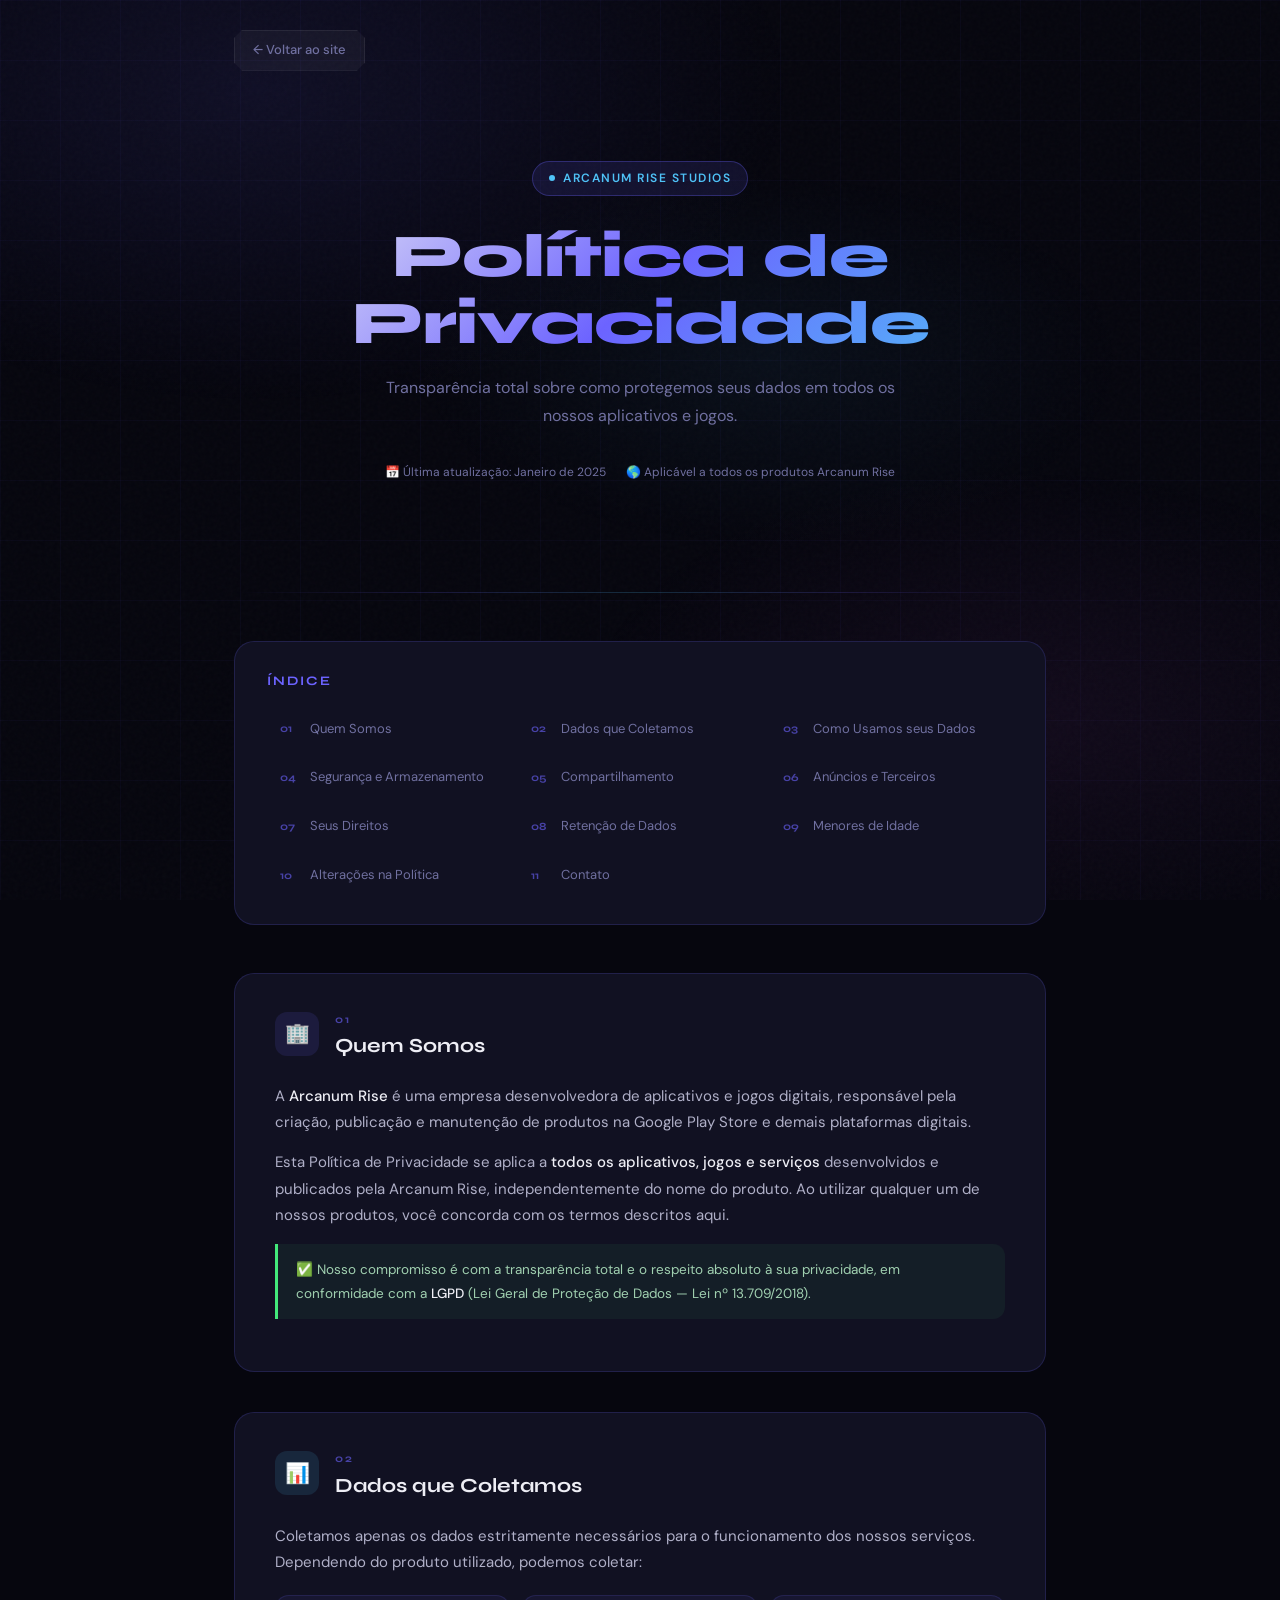
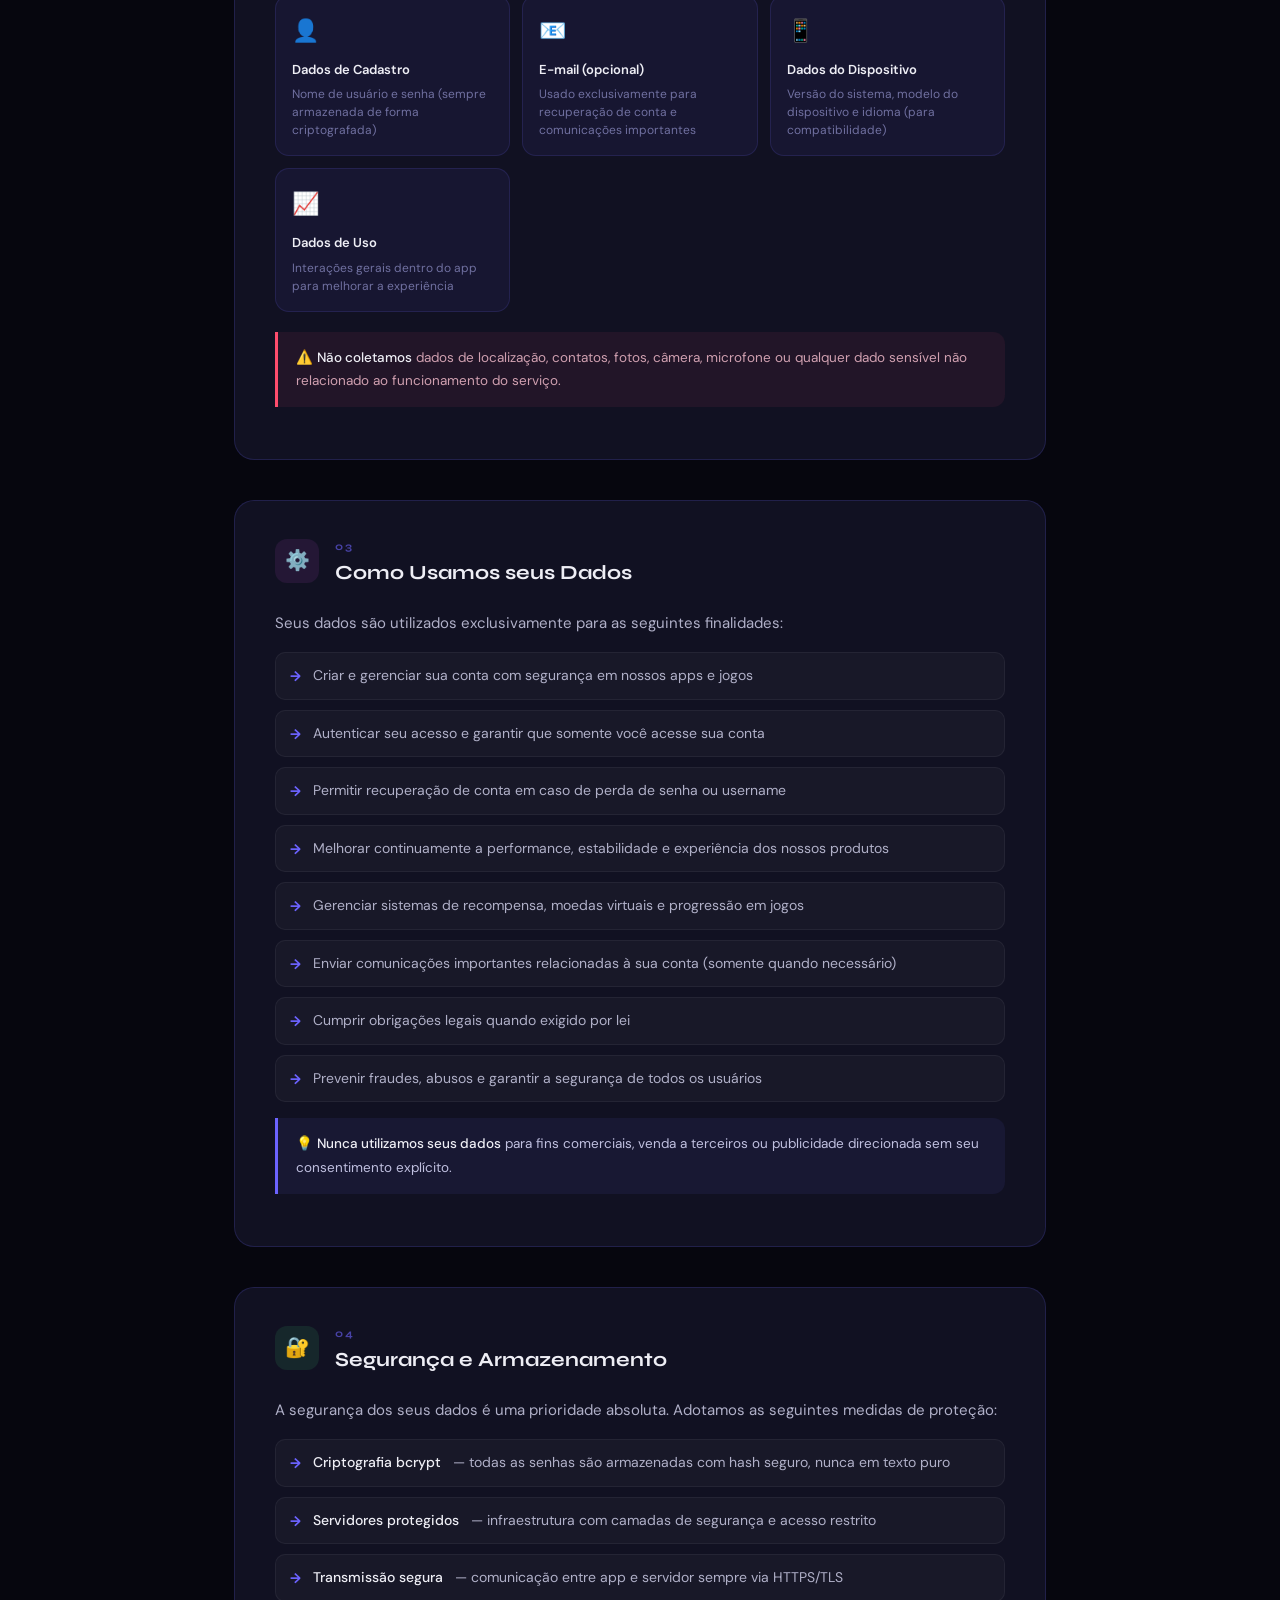
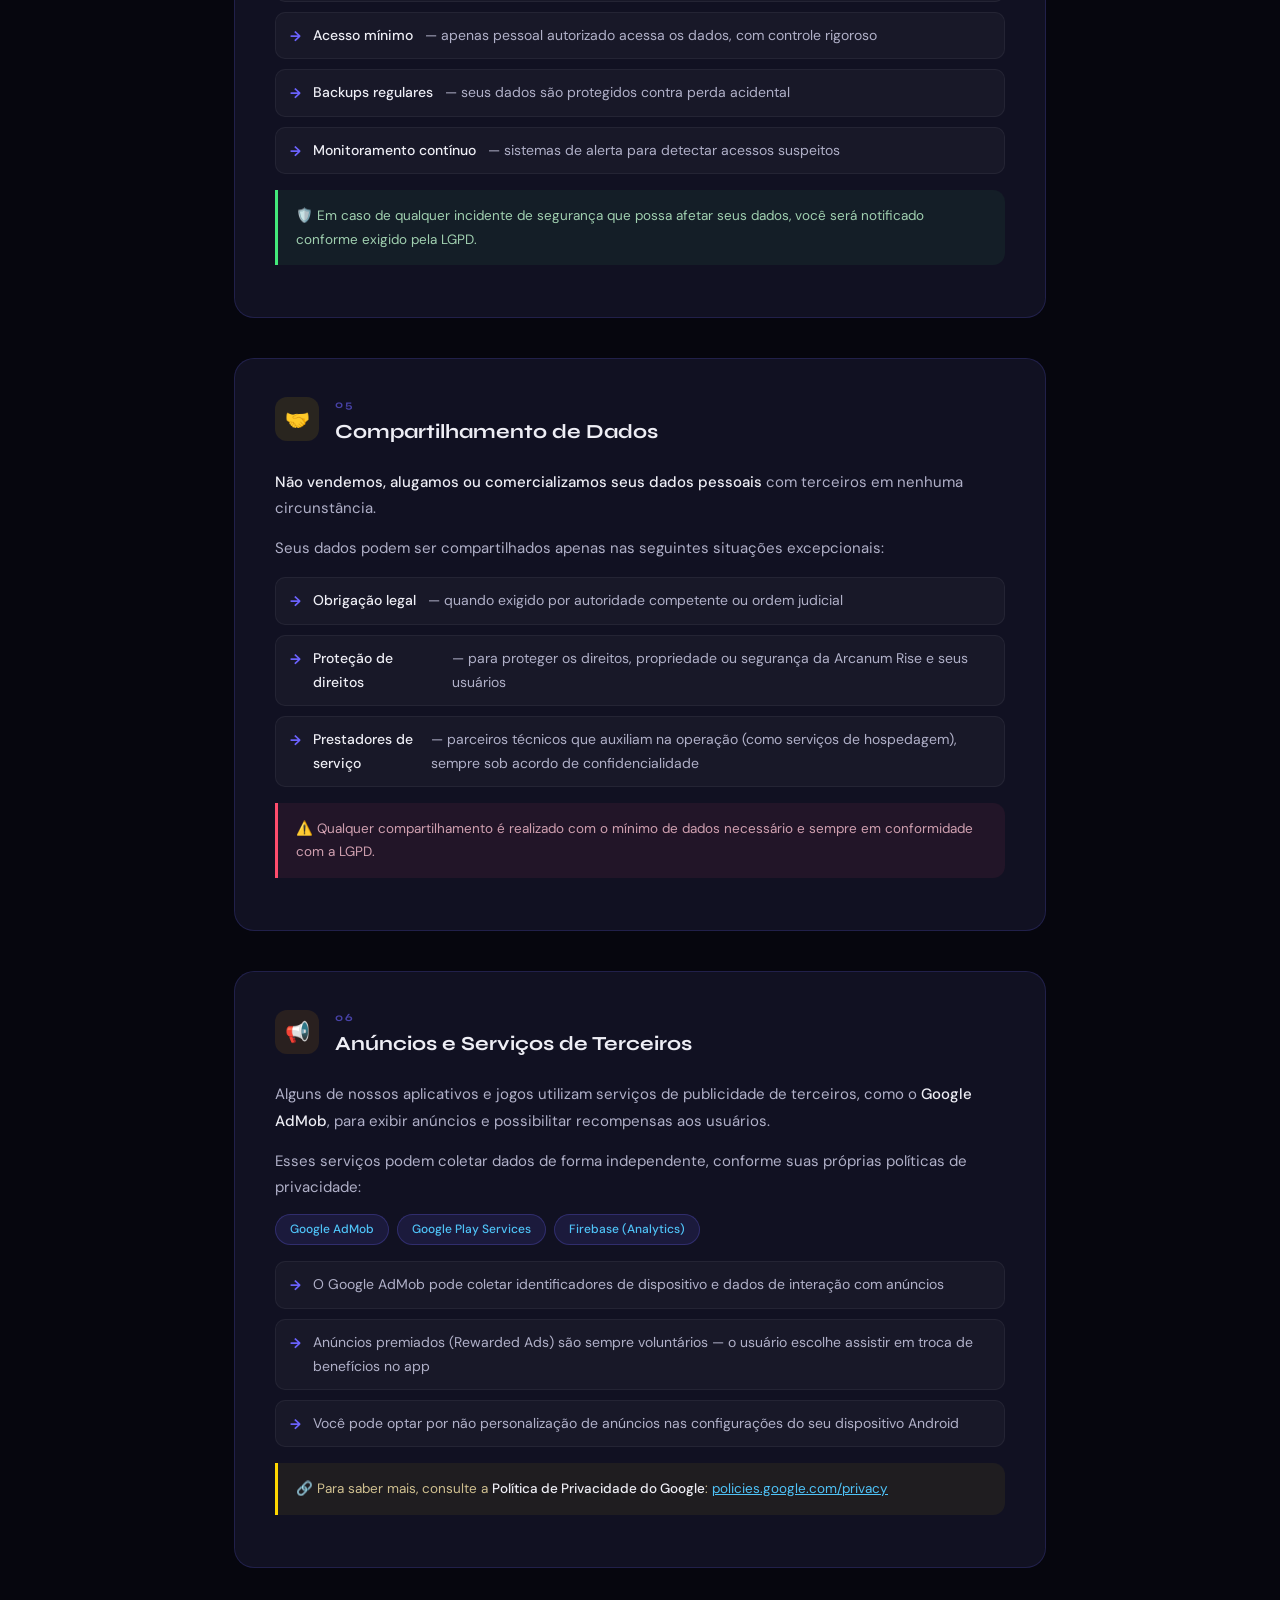
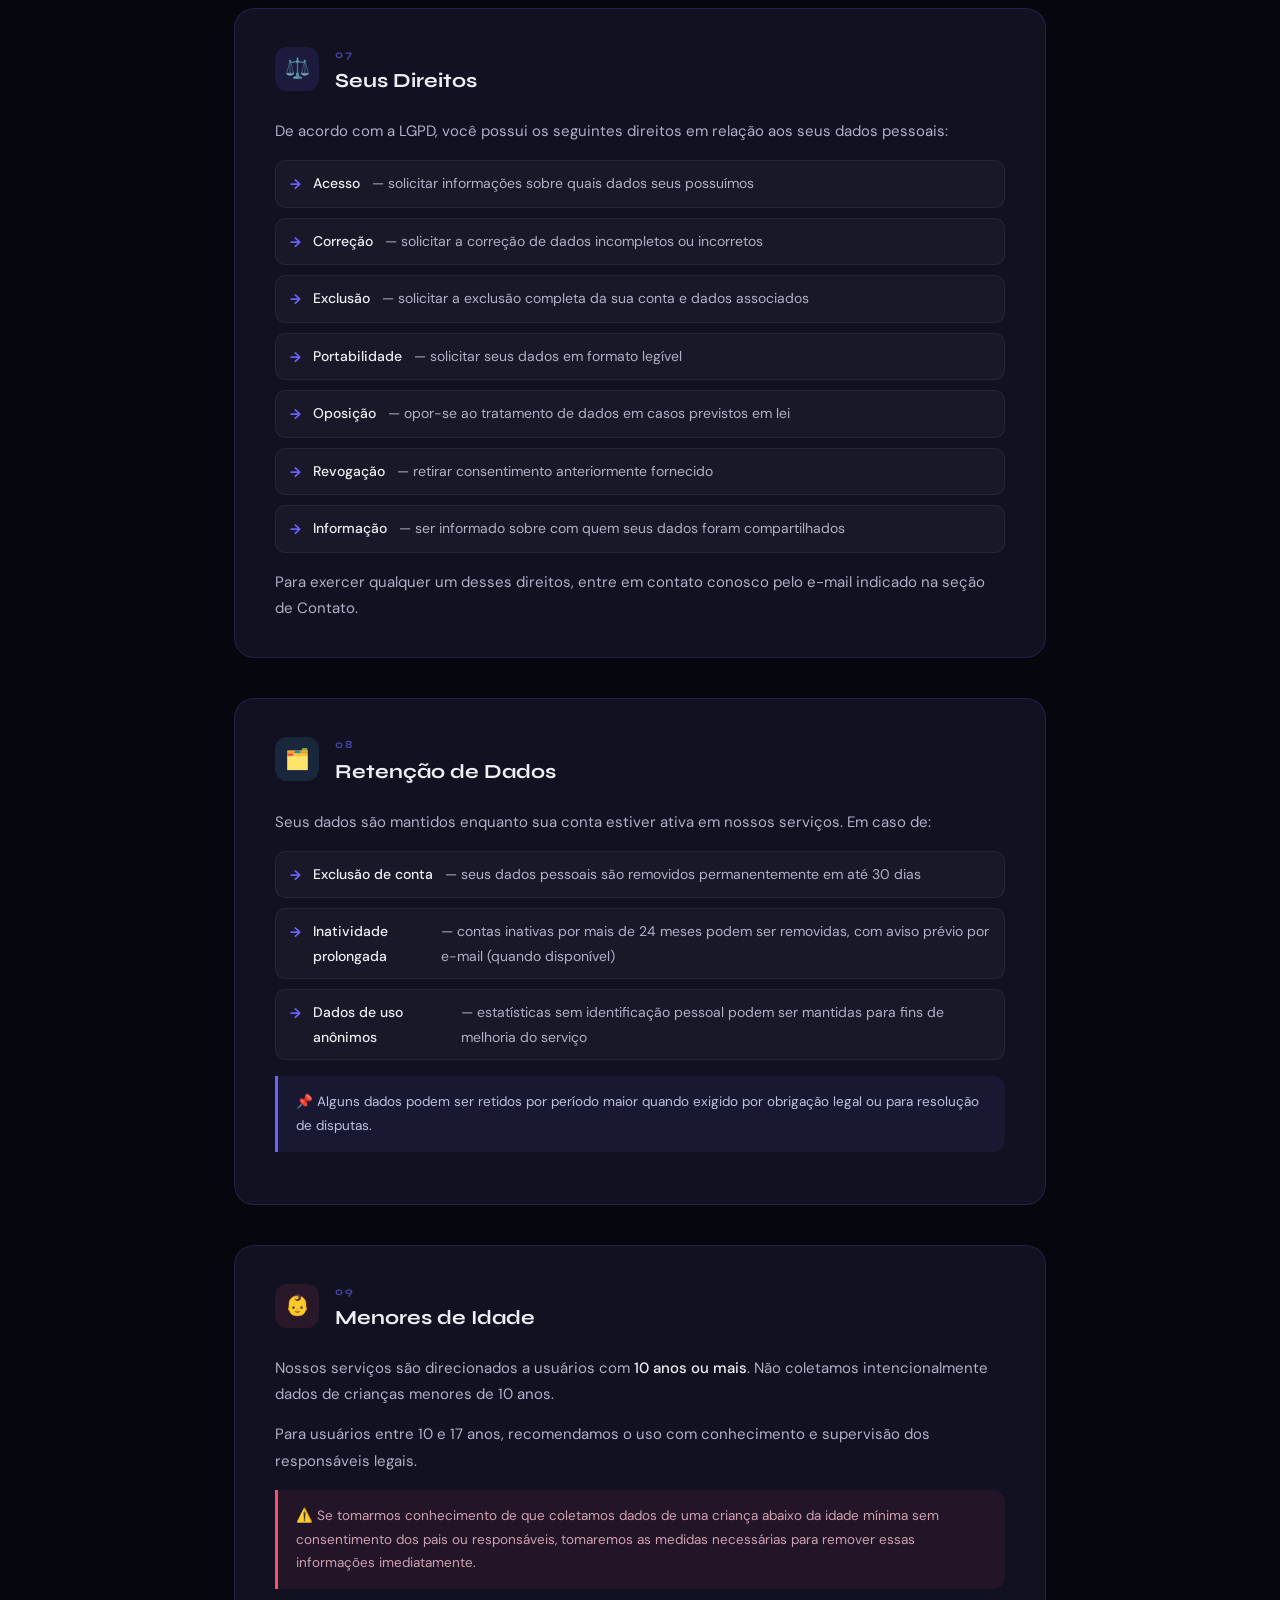
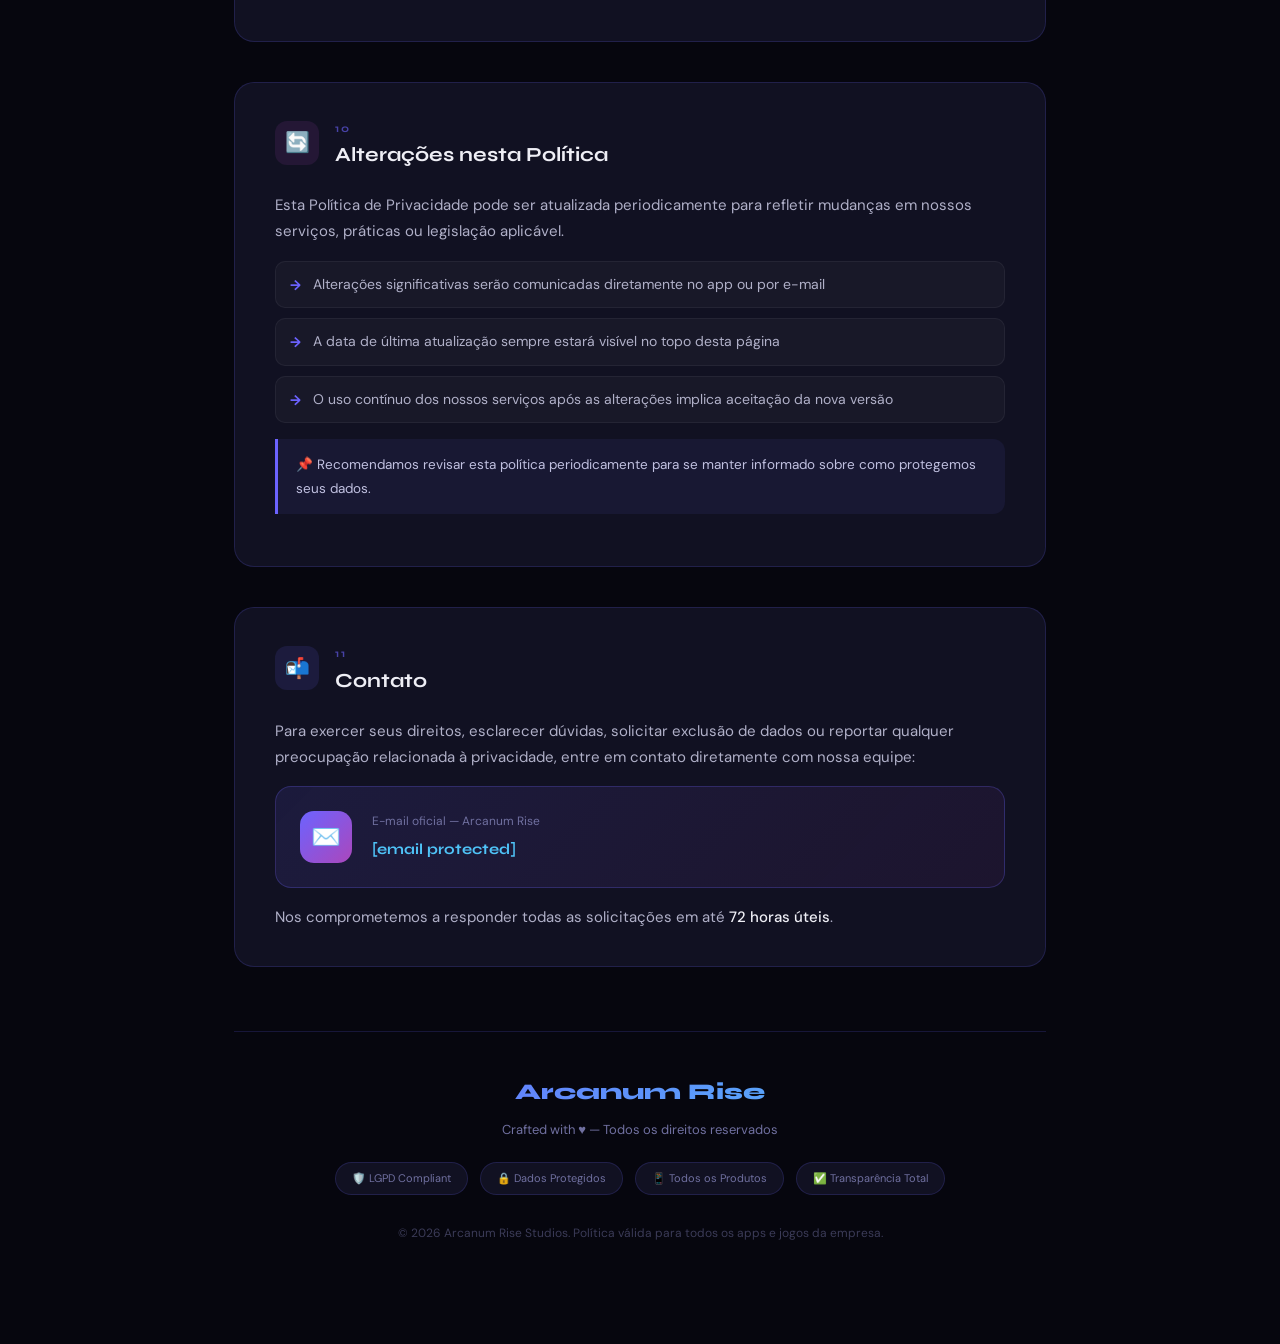
==== commit a3f66858: "Atualizando Site Forma" ====
--- a/PoliticadePrivacidade.html
+++ b/PoliticadePrivacidade.html
@@ -65,6 +65,28 @@
     padding: 0 24px 100px;
   }
 
+  /* ── BOTÃO VOLTAR ── */
+  .back-btn {
+    display: inline-flex;
+    align-items: center;
+    gap: 8px;
+    margin-top: 30px;
+    padding: 8px 18px;
+    background: rgba(255,255,255,0.04);
+    border: 1px solid rgba(255,255,255,0.07);
+    color: var(--muted);
+    text-decoration: none;
+    font-size: 13px;
+    font-weight: 500;
+    transition: all 0.2s ease;
+    clip-path: polygon(8px 0%, calc(100% - 8px) 0%, 100% 8px, 100% calc(100% - 8px), calc(100% - 8px) 100%, 8px 100%, 0% calc(100% - 8px), 0% 8px);
+  }
+  .back-btn:hover {
+    color: var(--text);
+    border-color: rgba(108,99,255,0.35);
+    background: rgba(108,99,255,0.07);
+  }
+
   /* ── HERO ── */
   .hero {
     padding: 90px 0 60px;
@@ -518,6 +540,9 @@
 <button class="back-top" id="backTop" onclick="window.scrollTo({top:0,behavior:'smooth'})">↑</button>
 
 <div class="wrapper">
+
+  <!-- BOTÃO VOLTAR -->
+  <a href="index.html" class="back-btn">← Voltar ao site</a>
 
   <!-- HERO -->
   <div class="hero">
@@ -837,7 +862,7 @@
           <div class="contact-icon">✉️</div>
           <div class="contact-info">
             <div class="contact-label">E-mail oficial — Arcanum Rise</div>
-            <div class="contact-email"><a href="mailto:arcanumrise@gmail.com">arcanumrise@gmail.com</a></div>
+            <div class="contact-email"><a href="/cdn-cgi/l/email-protection#98f9eafbf9f6edf5eaf1ebfdd8fff5f9f1f4b6fbf7f5"><span class="__cf_email__" data-cfemail="fe9f8c9d9f908b938c978d9bbe99939f9792d09d9193">[email&#160;protected]</span></a></div>
           </div>
         </div>
         <p style="margin-top:16px;">Nos comprometemos a responder todas as solicitações em até <strong>72 horas úteis</strong>.</p>
@@ -860,7 +885,7 @@
 
 </div>
 
-<script>
+<script data-cfasync="false" src="/cdn-cgi/scripts/5c5dd728/cloudflare-static/email-decode.min.js"></script><script>
   // Scroll progress bar
   window.addEventListener('scroll', () => {
     const scrollTop = window.scrollY;
@@ -885,12 +910,6 @@
 
   document.querySelectorAll('.section').forEach(el => observer.observe(el));
 
-  // Smooth fade in on load
-  document.body.style.opacity = '0';
-  requestAnimationFrame(() => {
-    document.body.style.transition = 'opacity 0.6s ease';
-    document.body.style.opacity = '1';
-  });
 </script>
 </body>
 </html>
